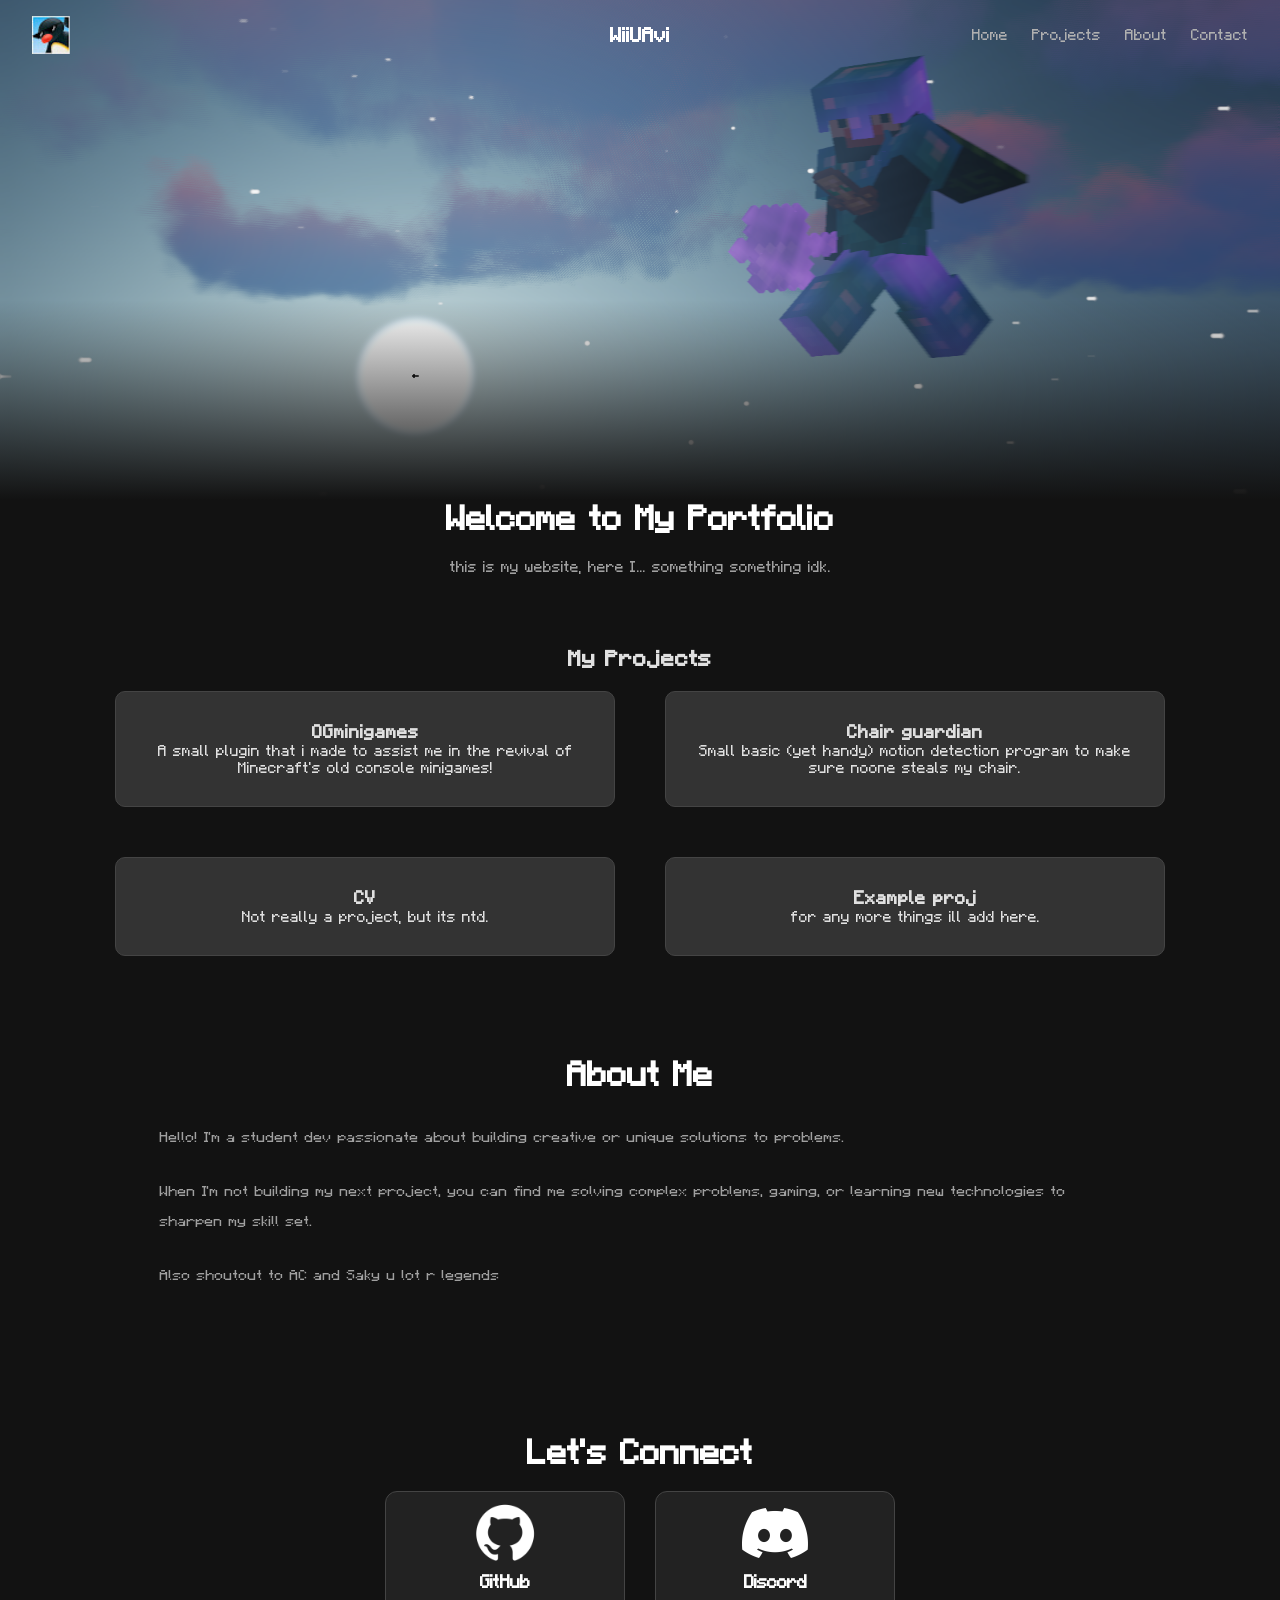
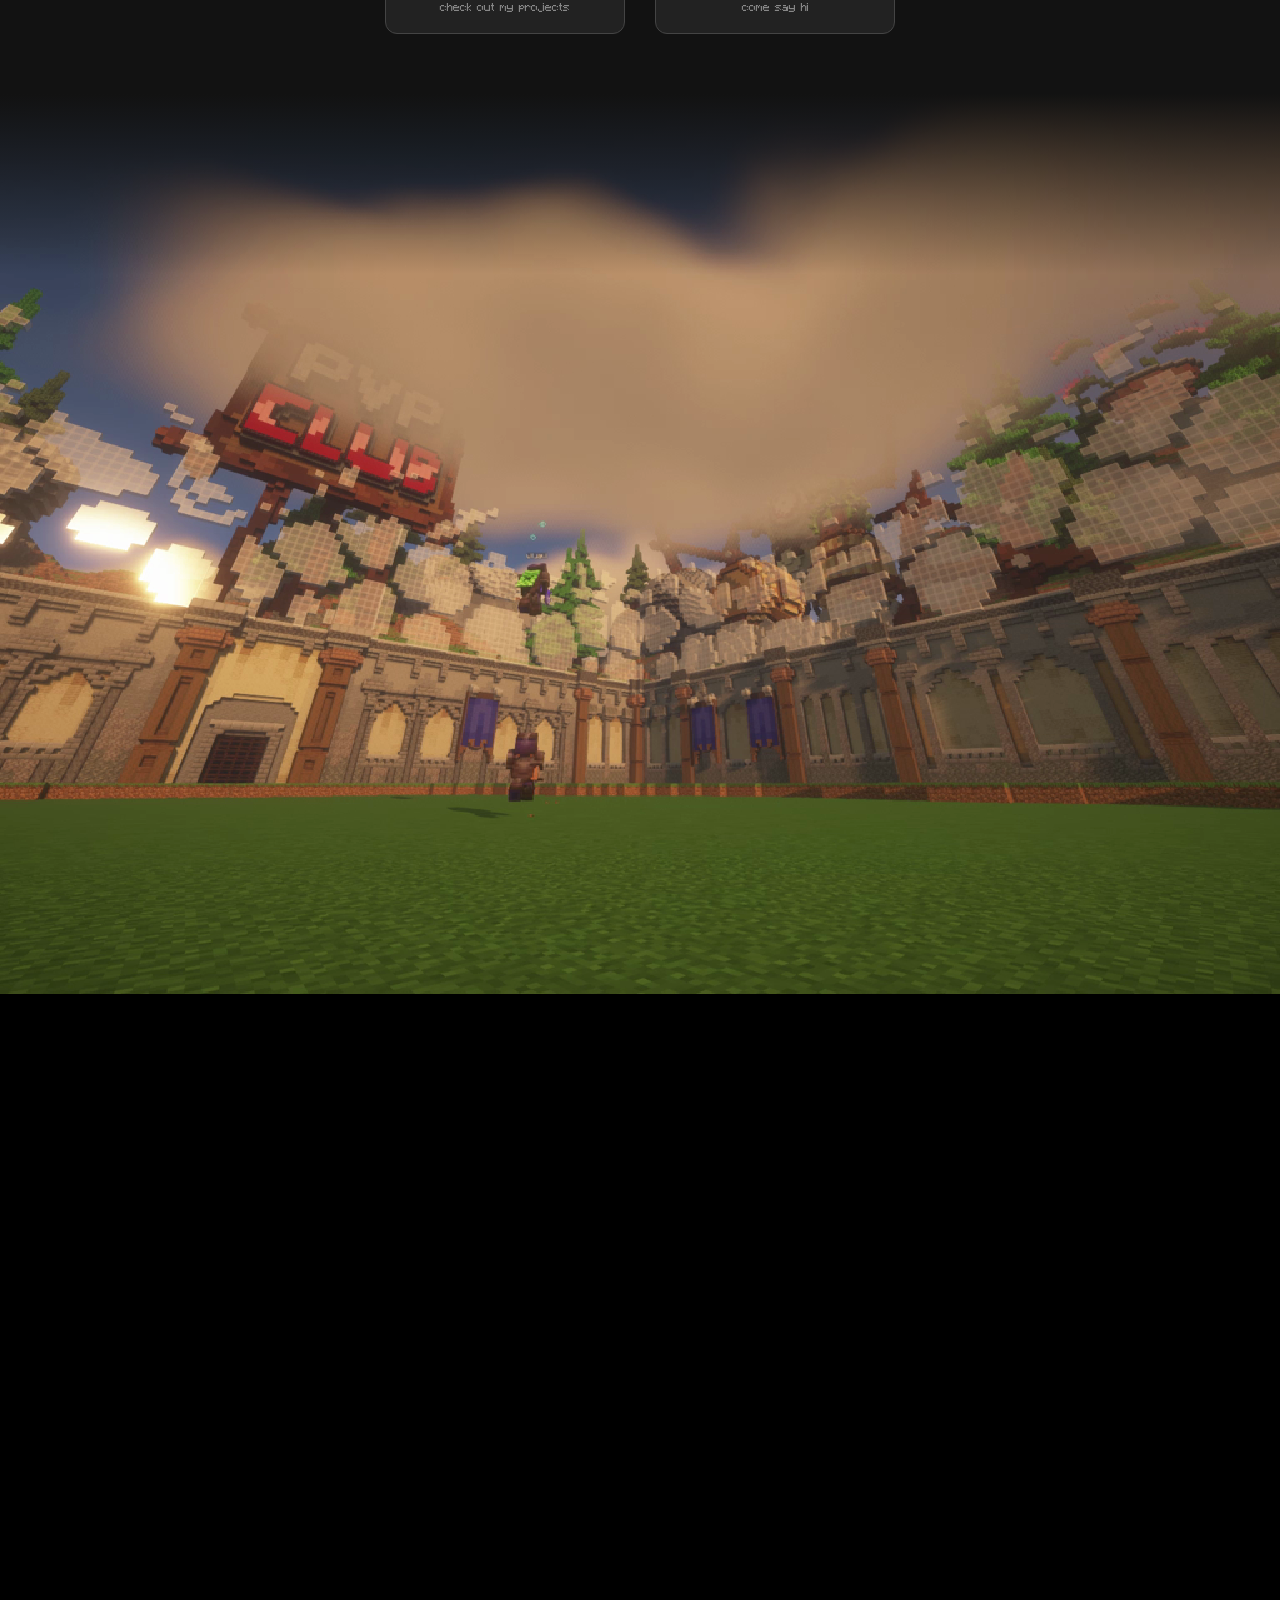
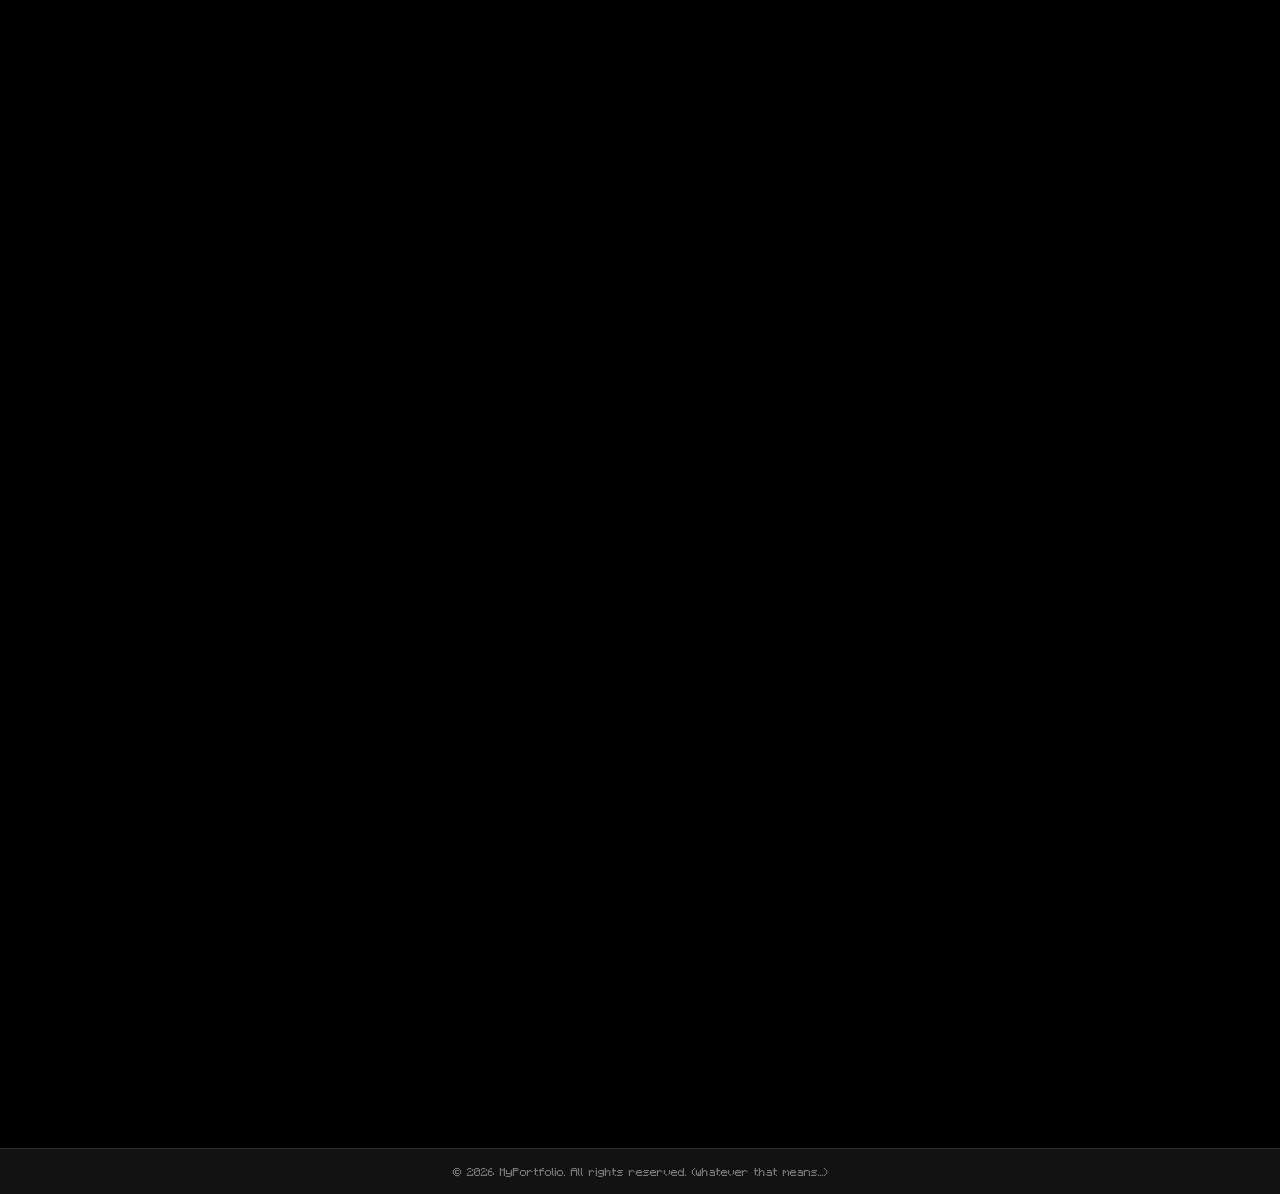
==== index.html @ 59596065 "insane additions, bottom scrollshow with farewell text, updated footer position accordingly, got foo" ====
<!DOCTYPE html>
<html lang="en">
<head>
    <meta charset="UTF-8">
    <meta name="viewport" content="width=device-width, initial-scale=1.0">
    <title>WiiUAvi</title>
    <link rel="stylesheet" href="style.css">
</head>
<body class="mcfontbody">

    <header class="navbar">
        <div class="icon">
            <img src="media/pingu.jpg" alt="name shown if image wasnt found">
        </div>
        <div class="logo">WiiUAvi</div>
        <nav>
            <ul class="nav-links">
                <li><a href="#home">Home</a></li>
                <li><a href="#projects">Projects</a></li>
                <li><a href="#about">About</a></li>
                <li><a href="#contact">Contact</a></li>
            </ul>
        </nav>
    </header>

    <main class="content">
        <div class="hero-image-container">
            <img src="media/heroimg1.png" alt="Portfolio Hero Image">
        </div>

        <section id="home" class="hero-section">
            <h1>Welcome to My Portfolio</h1>
            <p>this is my website, here I... something something idk.</p>
            <!-- <button id="action-btn">Click Me</button> -->
        </section>

        <section id="projects" class="projects-section">
            <h2>My Projects</h2>
            <div class="projects-container">
                <a href="#" class="project-card-link">
                    <div class="project-card" style="--hover-shadow: rgba(143, 62, 180, 0.651);">
                        <h3>OGminigames</h3>
                        <p>A small plugin that i made to assist me in the revival of Minecraft's old console minigames!</p>
                    </div>
                </a>

                <a href="https://github.com/Nishchay-Bhudia/Intelligent-Office-Surveillance-System" class="project-card-link">
                    <div class="project-card">
                        <h3>Chair guardian</h3>
                        <p>Small basic (yet handy) motion detection program to make sure noone steals my chair.</p>
                    </div>
                </a>

                <a href="#" class="project-card-link">
                    <div class="project-card" style="--hover-shadow: rgba(139, 56, 56, 0.651);">
                        <h3>CV</h3>
                        <p>Not really a project, but its ntd.</p>
                    </div>
                </a>

                <a href="#" class="project-card-link">
                    <div class="project-card" style="--hover-shadow: rgba(139, 56, 56, 0.651);">
                        <h3>Example proj</h3>
                        <p>for any more things ill add here.</p>
                    </div>
                </a>

            </div>
        </section>

        <section id="about" class="about-section">
            <h2>About Me</h2>
            <div class="about-container">
                <div class="about-bio">
                    <p>Hello! I'm a student dev passionate about building creative or unique solutions to problems.</p>
                    <p>When I'm not building my next project, you can find me solving complex problems, gaming, or learning new technologies to sharpen my skill set.</p>
                    <p>Also shoutout to AC and Saky u lot r legends</p>
            </div>
        </section>

        <section id="contact" class="contact-section">
            <h2>Let's Connect</h2>
            <div class="contact-container">
                
                <a href="https://github.com/wiiuavi/" target="_blank" class="contact-card github-card">
                    <div class="contact-icon">
                        <span><img src="media/gitlogo.png" alt="GH" style="scale: 0.2;"></span>
                    </div>
                    <h3>GitHub</h3>
                    <p>check out my projects</p>
                </a>

                <a href="https://discord.gg/Erg933reK7" target="_blank" class="contact-card discord-card">
                    <div class="contact-icon">
                        <span><img src="media/Discord-Symbol.png" alt="DC" style="scale: 0.125;"></span>
                    </div>
                    <h3>Discord</h3>
                    <p>come say hi</p>
                </a>
                
            </div>
        </section>

        <div class="scroll-zone">
            <div class="sticky-container">
                <canvas id="animation-canvas"></canvas>
            </div>

            <footer class="footer">
                <p>&copy; 2026 MyPortfolio. All rights reserved. (whatever that means...)</p>
            </footer>
        </div>


    </main>

    

    <script src="script.js"></script>
</body>
</html>
---- style.css ----
/*fallback style*/
* {
    margin: 0;
    padding: 0;
    box-sizing: border-box;
}

:root {
    --bg-color: #121212;
}

html, body {
    scroll-behavior: smooth;
}


@font-face {
    font-family: "mcfont1";
    src: url("Minecraft.ttf") format("truetype");
    font-weight: normal;
    font-style: normal;
}

body {
    font-family: 'Segoe UI', Tahoma, Geneva, Verdana, sans-serif;
    font-size: large;
    background-color: var(--bg-color);
    color: #e0e0e0;
    display: flex;
    flex-direction: column;
    min-height: 100vh;
    margin: 0;

}

.mcfontbody {
    font-family: "mcfont1";
}

/*top bar*/
.navbar {
    position: fixed;
    top: 0;
    left: 0;
    width: 100%;
    z-index: 1000;
    /* start transparent; JS will toggle the .scrolled class */
    background-color: rgba(26,26,26,0);
    display: flex;
    justify-content: space-between;
    align-items: center;
    padding: 0 2rem;
    height: 70px; /* fixed navbar height so icons can size to it */
    border-bottom: 1px solid rgba(45,45,45,0);
    transition: background-color 300ms ease, border-color 300ms ease, box-shadow 300ms ease;
    overflow: visible;
}

.navbar .logo {
    font-size: 1.5rem;
    font-weight: bold;
    color: #ffffff;
    position: absolute;
    left: 50%;
    transform: translateX(-50%);
}

.navbar .icon {
    display: flex;
    align-items: center;
}

.navbar .icon img {
    height: 100%;
    width: auto;
    display: block;
    object-fit: contain;
    /* slightly enlarge the icon without changing navbar height */
    transform-origin: left center;
    transform: scale(1.18);
    transition: transform 220ms ease;
}

.navbar.scrolled {
    background-color: rgba(26,26,26,1);
    border-bottom-color: rgba(45,45,45,1);
    box-shadow: 0 2px 10px rgba(0,0,0,0.45);
}

.nav-links {
    list-style: none;
    display: flex;
    gap: 1.5rem;
}

.nav-links a {
    color: #b0b0b0;
    text-decoration: none;
    transition: color 0.3s, transform 0.3s ease;
    display: inline-block;
}

.nav-links a:hover {
    color: #ffffff;
    transform: scale(1.25);
}

/*main area*/
.content {
    flex: 1;
    display: flex;
    justify-content: center;
    align-items: center;
    padding: 0;
    margin-top: 0;
    flex-direction: column;
    width: 100%;
    box-sizing: border-box;
}

.hero-image-container {
    position: relative;
    width: 100%;
    height: 500px;
    overflow: hidden;
}

.hero-image-container img {
    width: 100%;
    height: 100%;
    object-fit: cover;
}

.hero-image-container::after {
    content: "";
    position: absolute;
    bottom: 0;
    left: 0;
    width: 100%;
    height: 40%;
    background: linear-gradient(to bottom, transparent, var(--bg-color));
    pointer-events: none;
}

.hero-section {
    text-align: center;
    max-width: 600px;
}

.hero-section h1 {
    font-size: 2.5rem;
    margin-bottom: 1rem;
    color: #ffffff;
}

.hero-section p {
    color: #a0a0a0;
    line-height: 1.6;
    margin-bottom: 1.5rem;
}

#projects {
    scroll-margin-top: 70px;
}

.projects-section {
    padding: 40px 20px;
    width: 100%;
    text-align: center;
}

.projects-container {
    display: flex;
    justify-content: center;
    gap: 50px;
    flex-wrap: wrap; 
    margin-top: 20px;
}

.project-card {
    background: #333333;
    padding: 30px;
    border-radius: 10px;
    width: 500px;
    border: 1px solid #444444;
    transition: transform 0.3s ease;
}
/* different shadows per proj box*/



/* hover */
.project-card:hover {
    transform: scale(1.05);
    box-shadow: 0 5px 15px var(--hover-shadow);
}


.project-card-link {
    display: block;
    color: inherit;
    text-decoration: none;   
}


#about {
    scroll-margin-top: 70px;
}

.about-section {
    padding: 60px 20px;
    width: 100%;
    max-width: 1000px; 
    margin: 0 auto;
    text-align: center;
}

.about-section h2 {
    font-size: 2.5rem;
    color: #ffffff;
    margin-bottom: 30px;
}

.about-container {
    display: flex;
    justify-content: space-between;
    align-items: flex-start;
    gap: 40px;
    text-align: left; 
    flex-wrap: wrap; 
}

.about-bio {
    flex: 1;
    min-width: 300px;
}

.about-bio p {
    color: #a0a0a0;
    line-height: 1.7;
    font-size: 1.1rem;
    margin-bottom: 1.5rem;
}

.about-skills {
    flex: 1;
    min-width: 300px;
    background: #1a1a1a;
    padding: 25px;
    border-radius: 10px;
    border: 1px solid #2d2d2d;
}

.about-skills h3 {
    color: #ffffff;
    font-size: 1.4rem;
    margin-bottom: 15px;
}

.skills-list {
    list-style: none;
    padding: 0;
    display: grid;
    grid-template-columns: repeat(auto-fill, minmax(130px, 1fr));
    gap: 12px;
}

.skills-list li {
    background: #333333;
    color: #e0e0e0;
    padding: 8px 12px;
    border-radius: 5px;
    font-size: 0.95rem;
    text-align: center;
    border: 1px solid #444444;
}

#contact {
    scroll-margin-top: 70px; 
}

.contact-section {
    padding: 60px 20px;
    width: 100%;
    text-align: center;
}

.contact-section h2 {
    font-size: 2.5rem;
    color: #ffffff;
    margin-bottom: 20px;
}

.contact-container {
    display: flex;
    justify-content: center;
    gap: 30px;
    flex-wrap: wrap;
    margin-top: 20px;
}


.contact-card {
    background: #222222;
    border: 1px solid #444444;
    border-radius: 12px;
    padding: 20px 25px;
    width: 240px; 
    text-decoration: none;
    color: #e0e0e0;
    display: flex;
    flex-direction: column;
    align-items: center;
    gap: 10px;
    
    transition: transform 0.4s cubic-bezier(0.175, 0.885, 0.32, 1.275), 
                box-shadow 0.3s ease, 
                border-color 0.3s ease;
}

.contact-card h3 {
    color: #ffffff;
    margin: 5px 0 0 0;
    font-size: 1.3rem;
}

.contact-card p {
    color: #888888;
    font-size: 0.85rem;
    margin: 0;
}

.contact-icon {
    font-size: 1.1rem;
    font-weight: bold;
    color: #ffffff;
    width: 45px;
    height: 45px;
    display: flex;
    align-items: center;
    justify-content: center;
    border-radius: 50%;
    transition: transform 0.5s ease;
    object-fit: contain;
}

/* --- ANIMATION on HOVER-- */


.contact-card:hover {
    transform: translateY(-8px) scale(1.02);
}

.contact-card:hover .contact-icon {
    transform: rotate(360deg); 
}


.github-card:hover {
    border-color: #ffffff;
    box-shadow: 0 10px 25px rgba(255, 255, 255, 0.15);
}

.discord-card:hover {
    border-color: #5865F2; /* Official Discord Blurple */
    box-shadow: 0 10px 25px rgba(88, 101, 242, 0.35);
}


#action-btn {
    background-color: #333333;
    color: #ffffff;
    border: 1px solid #444444;
    padding: 0.75rem 1.5rem;
    font-size: 1rem;
    cursor: pointer;
    border-radius: 4px;
    transition: background 0.3s;
}

#action-btn:hover {
    background-color: #444444;
}

.scroll-zone {
  height: 300vh; 
  background: #000;
  position: relative;
}

.sticky-container {
  position: sticky;
  top: 0;
  height: 100vh;
  width: 100vw; /* Forces the container to be full viewport width */
  overflow: hidden;
}

/* fade */
.sticky-container::before {
    content: "";
    position: absolute;
    top: 0;
    left: 0;
    width: 100%;
    height: 20%; 
    
    
    background: linear-gradient(to bottom, var(--bg-color), transparent);
    
    z-index: 5; 
    pointer-events: none; 
}

#animation-canvas {
  width: 100vw;   
  height: 100vh;  
  
  
  object-fit: cover; 
  
  
  image-rendering: pixelated;
  image-rendering: crisp-edges; 
}



/*bottom bar*/
.footer {
    background-color: var(--bg-color);
    text-align: center;
    padding: 1rem;
    font-size: 0.9rem;
    color: #777777;
    border-top: 1px solid #2d2d2d;
    position: absolute;
    bottom: 0;
    left: 0;
    width: 100%;
    z-index: 10;
    box-sizing: border-box; 
}
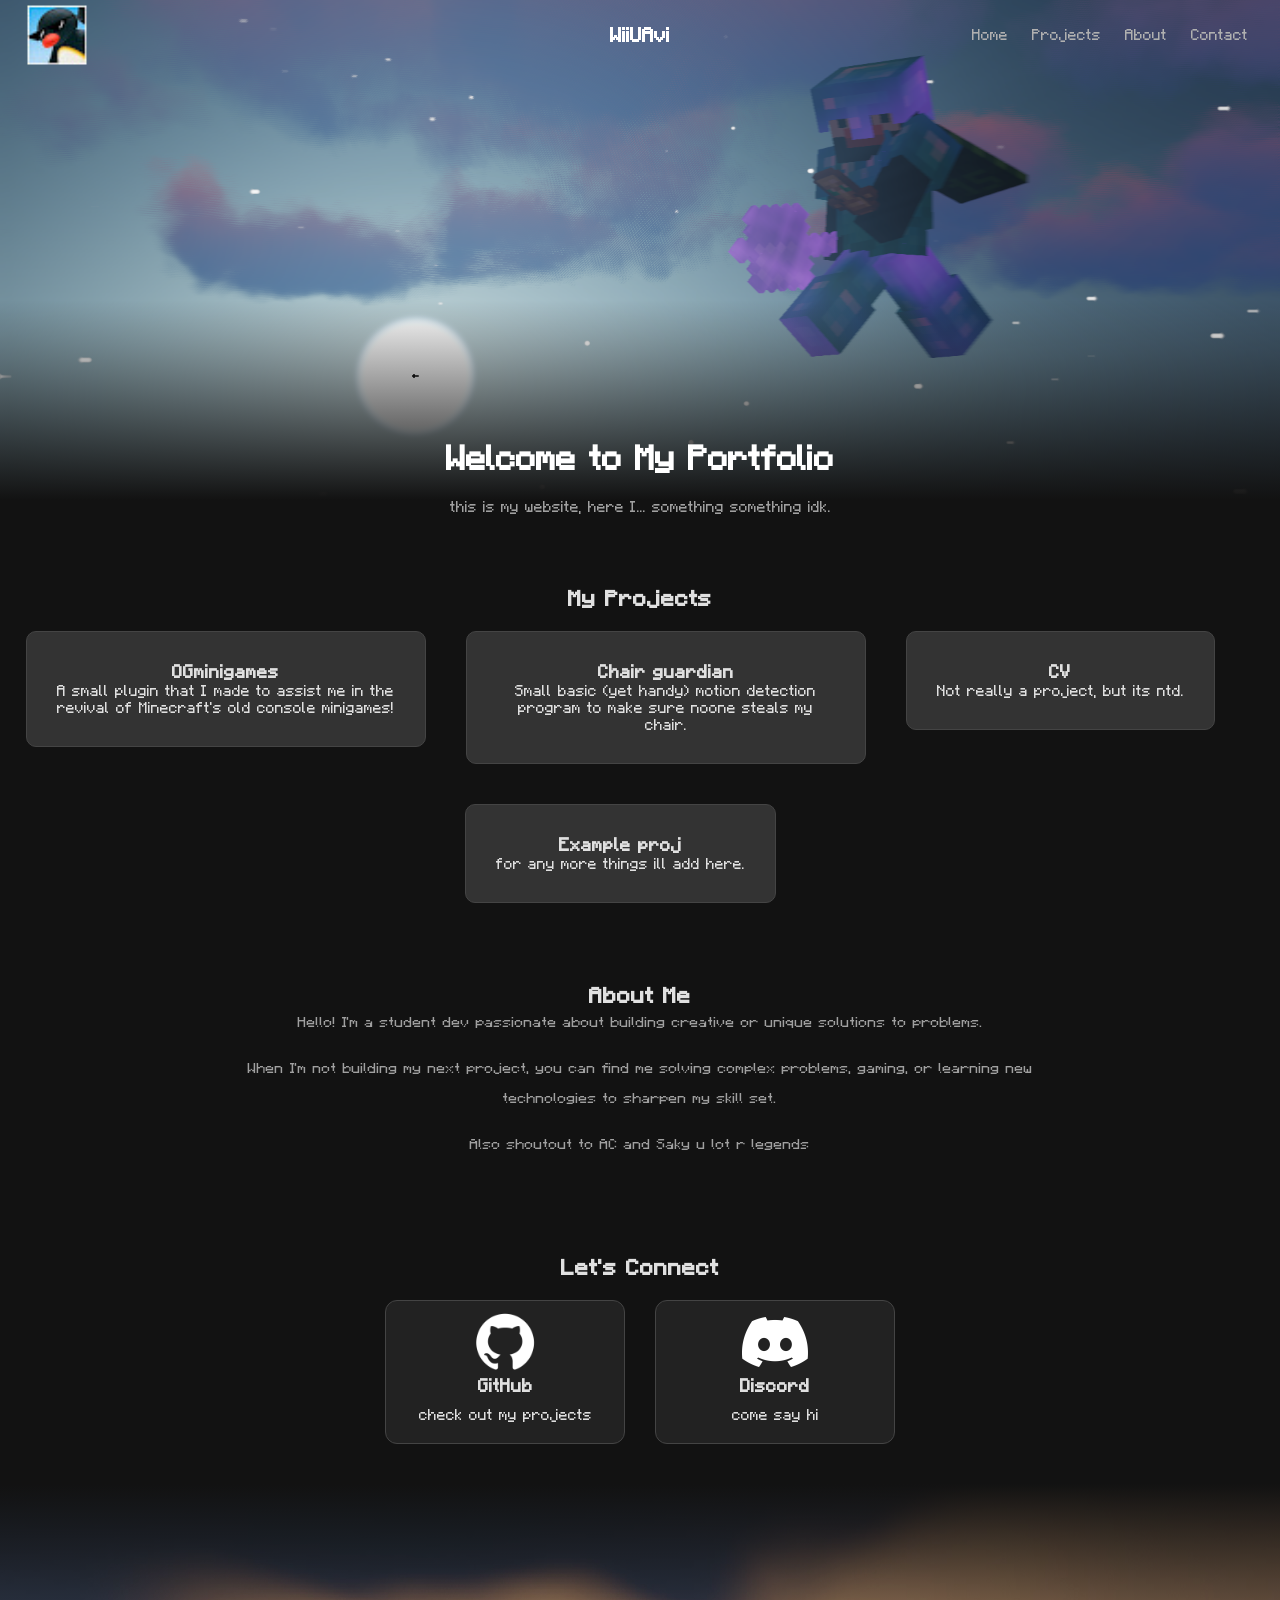
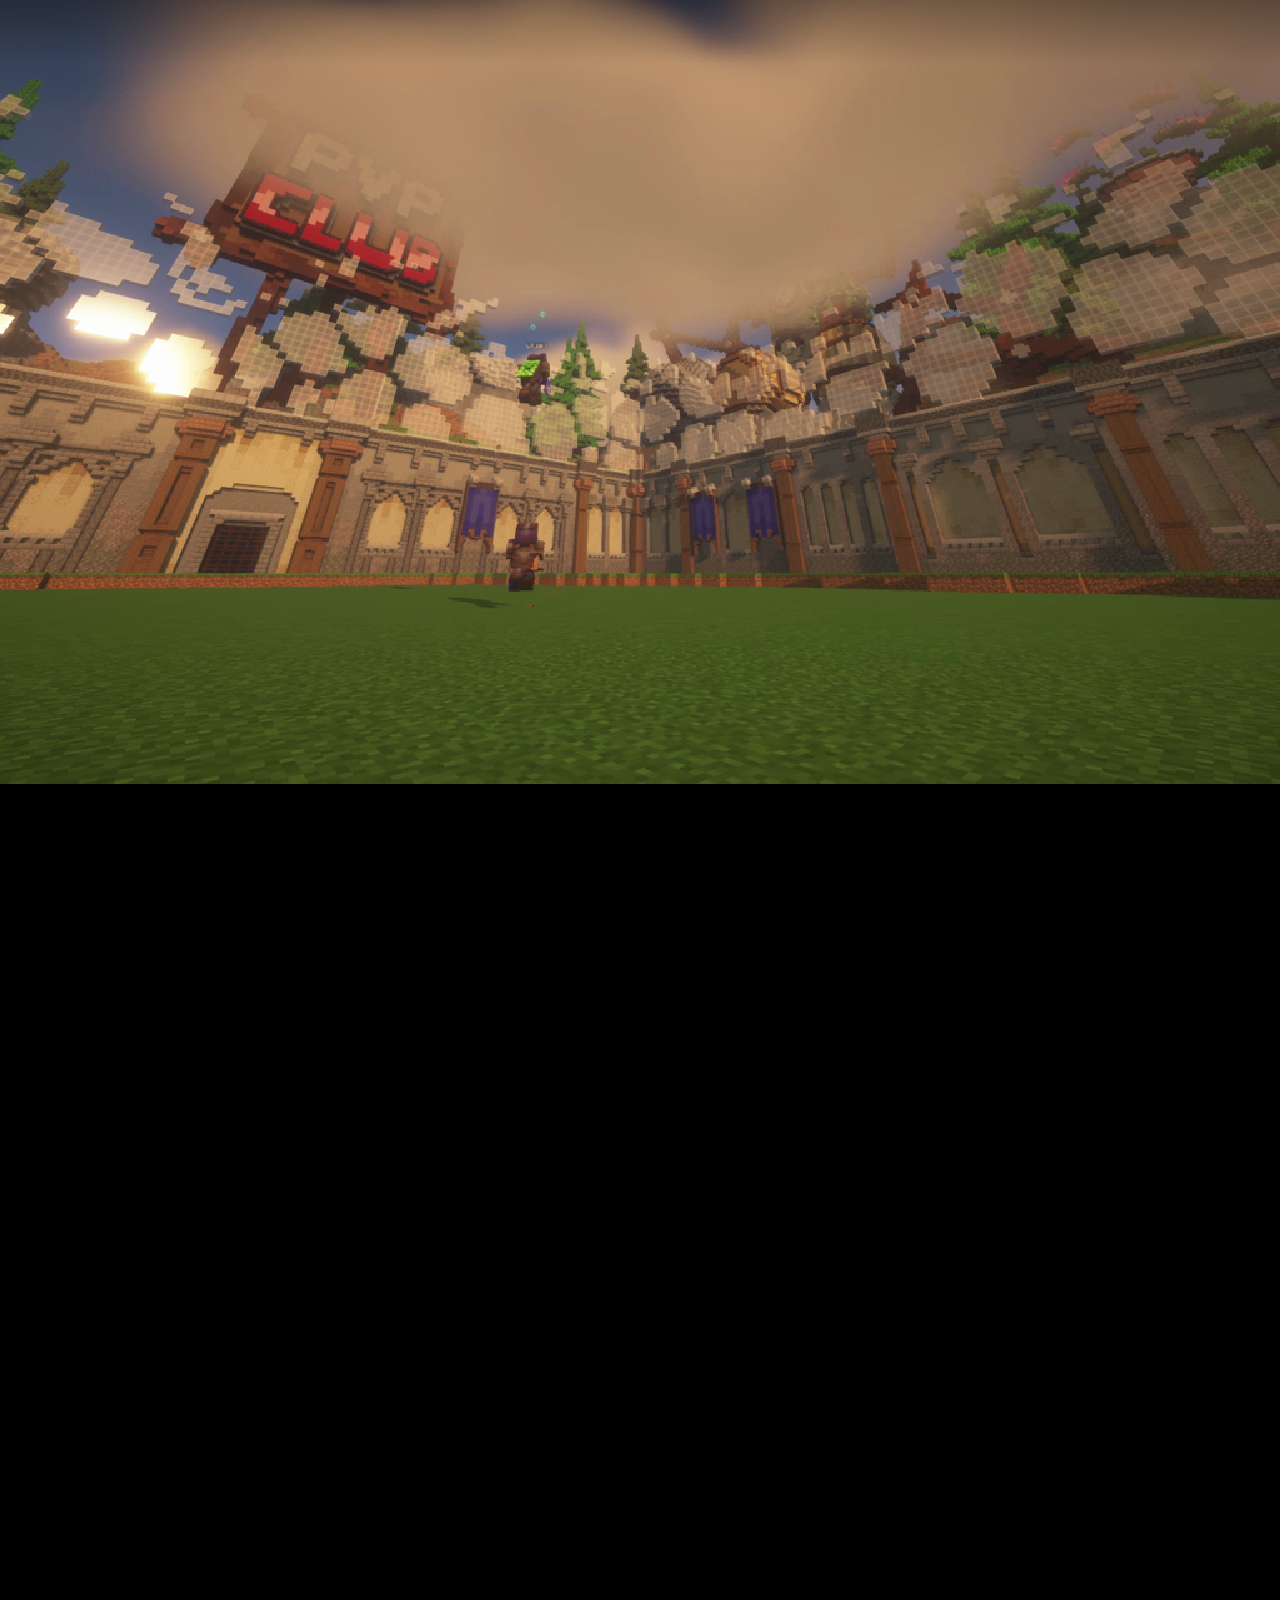
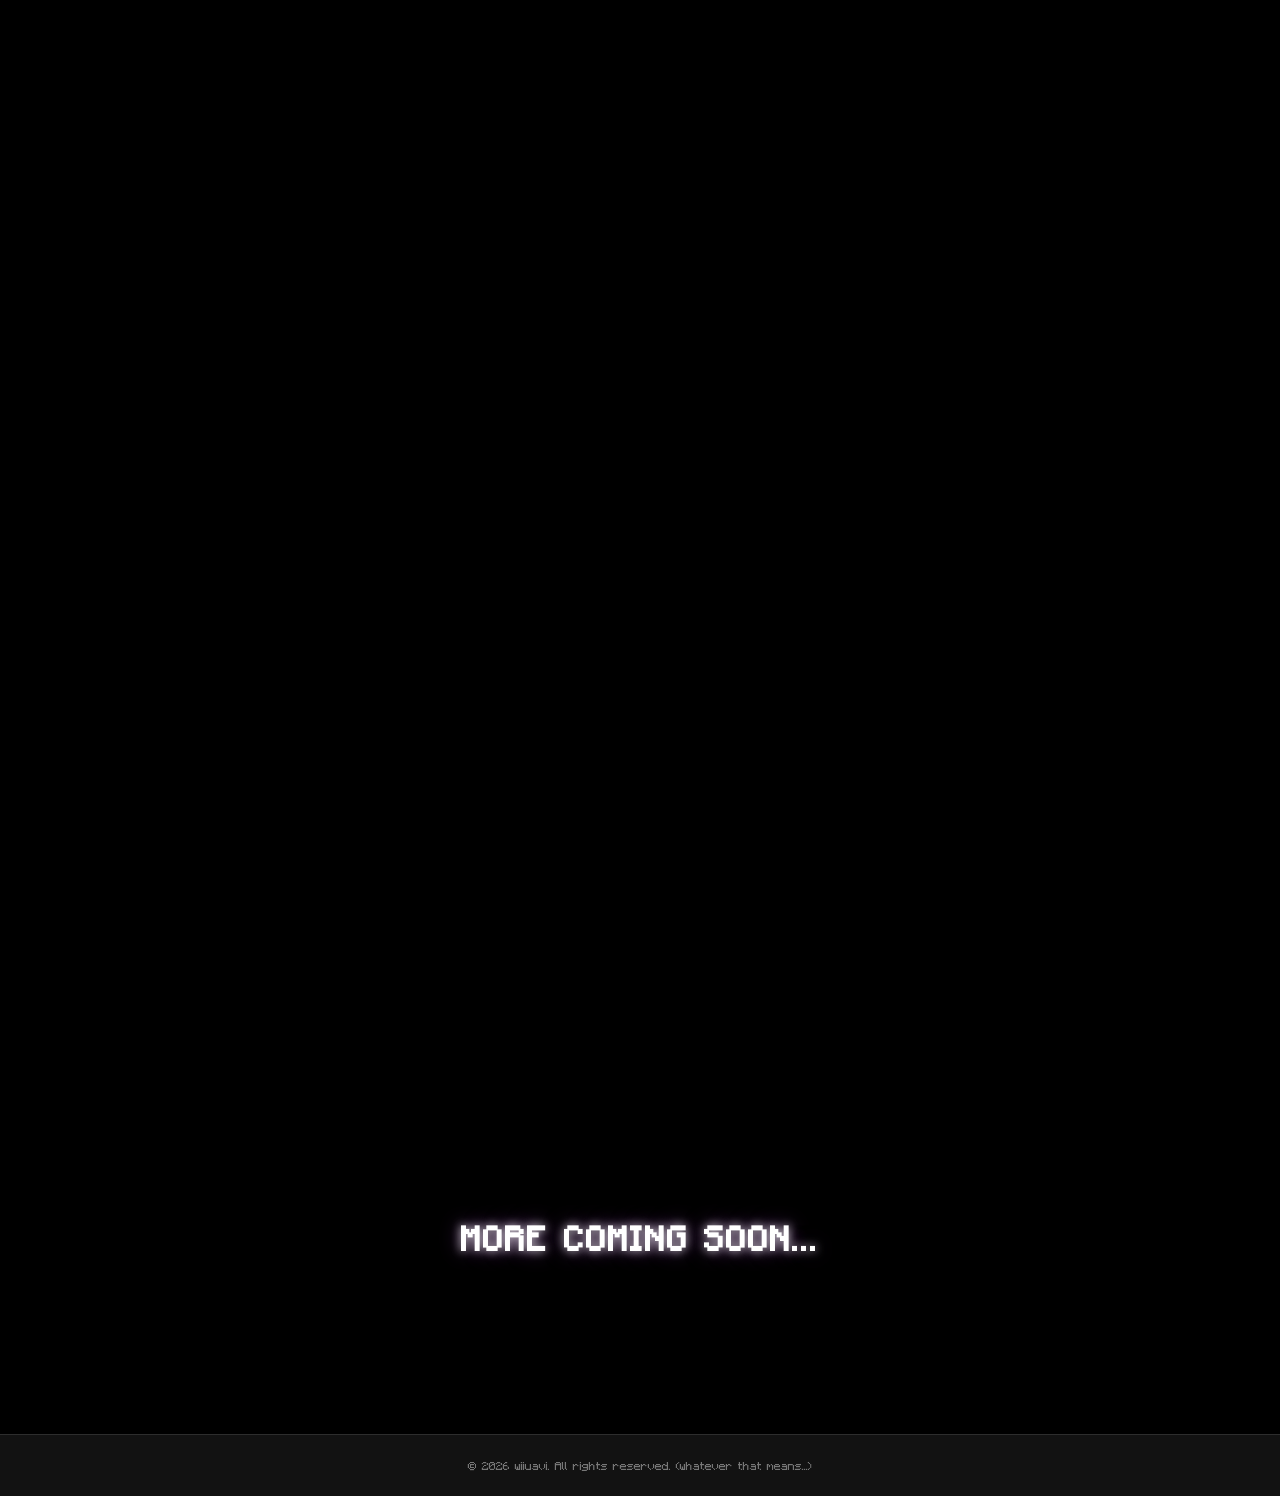
==== commit 9b82fead: "redid a lot of backend,fixed bugs, made mobile func..." ====
--- a/index.html
+++ b/index.html
@@ -10,11 +10,18 @@
 
     <header class="navbar">
         <div class="icon">
-            <img src="media/pingu.jpg" alt="name shown if image wasnt found">
+            <img src="media/pingu.jpg" alt="Logo">
         </div>
         <div class="logo">WiiUAvi</div>
+        
+        <div class="hamburger" id="hamburger">
+            <span></span>
+            <span></span>
+            <span></span>
+        </div>
+
         <nav>
-            <ul class="nav-links">
+            <ul class="nav-links" id="nav-links">
                 <li><a href="#home">Home</a></li>
                 <li><a href="#projects">Projects</a></li>
                 <li><a href="#about">About</a></li>
@@ -24,47 +31,18 @@
     </header>
 
     <main class="content">
-        <div class="hero-image-container">
-            <img src="media/heroimg1.png" alt="Portfolio Hero Image">
-        </div>
+        
+        <div class="hero-image-container" id="hero-slideshow">
+            </div>
 
         <section id="home" class="hero-section">
             <h1>Welcome to My Portfolio</h1>
             <p>this is my website, here I... something something idk.</p>
-            <!-- <button id="action-btn">Click Me</button> -->
         </section>
 
         <section id="projects" class="projects-section">
             <h2>My Projects</h2>
-            <div class="projects-container">
-                <a href="#" class="project-card-link">
-                    <div class="project-card" style="--hover-shadow: rgba(143, 62, 180, 0.651);">
-                        <h3>OGminigames</h3>
-                        <p>A small plugin that i made to assist me in the revival of Minecraft's old console minigames!</p>
-                    </div>
-                </a>
-
-                <a href="https://github.com/Nishchay-Bhudia/Intelligent-Office-Surveillance-System" class="project-card-link">
-                    <div class="project-card">
-                        <h3>Chair guardian</h3>
-                        <p>Small basic (yet handy) motion detection program to make sure noone steals my chair.</p>
-                    </div>
-                </a>
-
-                <a href="#" class="project-card-link">
-                    <div class="project-card" style="--hover-shadow: rgba(139, 56, 56, 0.651);">
-                        <h3>CV</h3>
-                        <p>Not really a project, but its ntd.</p>
-                    </div>
-                </a>
-
-                <a href="#" class="project-card-link">
-                    <div class="project-card" style="--hover-shadow: rgba(139, 56, 56, 0.651);">
-                        <h3>Example proj</h3>
-                        <p>for any more things ill add here.</p>
-                    </div>
-                </a>
-
+            <div class="projects-container" id="projects-container">
             </div>
         </section>
 
@@ -75,14 +53,14 @@
                     <p>Hello! I'm a student dev passionate about building creative or unique solutions to problems.</p>
                     <p>When I'm not building my next project, you can find me solving complex problems, gaming, or learning new technologies to sharpen my skill set.</p>
                     <p>Also shoutout to AC and Saky u lot r legends</p>
+                </div>
             </div>
         </section>
 
         <section id="contact" class="contact-section">
             <h2>Let's Connect</h2>
             <div class="contact-container">
-                
-                <a href="https://github.com/wiiuavi/" target="_blank" class="contact-card github-card">
+                <a href="https://github.com/wiiuavi/" target="_blank" class="contact-card github-card mobile-hover-target">
                     <div class="contact-icon">
                         <span><img src="media/gitlogo.png" alt="GH" style="scale: 0.2;"></span>
                     </div>
@@ -90,32 +68,32 @@
                     <p>check out my projects</p>
                 </a>
 
-                <a href="https://discord.gg/Erg933reK7" target="_blank" class="contact-card discord-card">
+                <a href="https://discord.gg/Erg933reK7" target="_blank" class="contact-card discord-card mobile-hover-target">
                     <div class="contact-icon">
                         <span><img src="media/Discord-Symbol.png" alt="DC" style="scale: 0.125;"></span>
                     </div>
                     <h3>Discord</h3>
                     <p>come say hi</p>
                 </a>
-                
             </div>
         </section>
 
-        <div class="scroll-zone">
+        <div class="scroll-zone" id="scroll-zone">
             <div class="sticky-container">
                 <canvas id="animation-canvas"></canvas>
             </div>
-
-            <footer class="footer">
-                <p>&copy; 2026 MyPortfolio. All rights reserved. (whatever that means...)</p>
-            </footer>
         </div>
 
+        <section id="coming-soon" class="coming-soon-section">
+            <h2 class="glow-text">MORE COMING SOON...</h2>
+        </section>
 
     </main>
 
-    
+    <footer class="footer">
+        <p>&copy; 2026 wiiuavi. All rights reserved. (whatever that means...)</p>
+    </footer>
 
     <script src="script.js"></script>
 </body>
-</html>
+</html>
--- a/style.css
+++ b/style.css
@@ -1,4 +1,4 @@
-/*fallback style*/
+/* fallback style */
 * {
     margin: 0;
     padding: 0;
@@ -11,8 +11,8 @@
 
 html, body {
     scroll-behavior: smooth;
-}
-
+    overflow-x: hidden; 
+}
 
 @font-face {
     font-family: "mcfont1";
@@ -30,30 +30,27 @@
     flex-direction: column;
     min-height: 100vh;
     margin: 0;
-
 }
 
 .mcfontbody {
     font-family: "mcfont1";
 }
 
-/*top bar*/
+/* top bar */
 .navbar {
     position: fixed;
     top: 0;
     left: 0;
     width: 100%;
     z-index: 1000;
-    /* start transparent; JS will toggle the .scrolled class */
     background-color: rgba(26,26,26,0);
     display: flex;
     justify-content: space-between;
     align-items: center;
     padding: 0 2rem;
-    height: 70px; /* fixed navbar height so icons can size to it */
+    height: 70px;
     border-bottom: 1px solid rgba(45,45,45,0);
     transition: background-color 300ms ease, border-color 300ms ease, box-shadow 300ms ease;
-    overflow: visible;
 }
 
 .navbar .logo {
@@ -68,15 +65,13 @@
 .navbar .icon {
     display: flex;
     align-items: center;
+    height: 100%;
 }
 
 .navbar .icon img {
-    height: 100%;
+    height: 50px;
     width: auto;
-    display: block;
     object-fit: contain;
-    /* slightly enlarge the icon without changing navbar height */
-    transform-origin: left center;
     transform: scale(1.18);
     transition: transform 220ms ease;
 }
@@ -91,6 +86,7 @@
     list-style: none;
     display: flex;
     gap: 1.5rem;
+    transition: 0.3s ease;
 }
 
 .nav-links a {
@@ -105,17 +101,52 @@
     transform: scale(1.25);
 }
 
-/*main area*/
+.hamburger {
+    display: none;
+    flex-direction: column;
+    cursor: pointer;
+    gap: 5px;
+    z-index: 1001;
+}
+
+.hamburger span {
+    width: 25px;
+    height: 3px;
+    background-color: white;
+    transition: 0.3s;
+}
+
+/* Responsive Navbar Logic */
+@media (max-width: 768px) {
+    .hamburger {
+        display: flex;
+    }
+    .nav-links {
+        position: fixed;
+        right: -100%;
+        top: 70px;
+        flex-direction: column;
+        background-color: rgba(26,26,26,0.95);
+        width: 100%;
+        text-align: center;
+        padding: 2rem 0;
+        box-shadow: 0 10px 10px rgba(0,0,0,0.3);
+    }
+    .nav-links.active {
+        right: 0;
+    }
+    .nav-links li {
+        margin: 1.5rem 0;
+    }
+}
+
+/* main area */
 .content {
     flex: 1;
     display: flex;
-    justify-content: center;
-    align-items: center;
-    padding: 0;
-    margin-top: 0;
-    flex-direction: column;
-    width: 100%;
-    box-sizing: border-box;
+    flex-direction: column;
+    align-items: center;
+    width: 100%;
 }
 
 .hero-image-container {
@@ -123,12 +154,23 @@
     width: 100%;
     height: 500px;
     overflow: hidden;
-}
-
+    background: #000;
+}
+
+/* Slideshow Image Styling */
 .hero-image-container img {
+    position: absolute;
+    top: 0;
+    left: 0;
     width: 100%;
     height: 100%;
     object-fit: cover;
+    opacity: 0;
+    transition: opacity 1.5s ease-in-out;
+}
+
+.hero-image-container img.active {
+    opacity: 1;
 }
 
 .hero-image-container::after {
@@ -145,6 +187,9 @@
 .hero-section {
     text-align: center;
     max-width: 600px;
+    margin-top: -60px;
+    z-index: 2;
+    position: relative;
 }
 
 .hero-section h1 {
@@ -159,11 +204,11 @@
     margin-bottom: 1.5rem;
 }
 
-#projects {
-    scroll-margin-top: 70px;
-}
-
-.projects-section {
+#projects, #about, #contact {
+    scroll-margin-top: 90px;
+}
+
+.projects-section, .about-section, .contact-section {
     padding: 40px 20px;
     width: 100%;
     text-align: center;
@@ -172,123 +217,48 @@
 .projects-container {
     display: flex;
     justify-content: center;
-    gap: 50px;
+    gap: 40px;
     flex-wrap: wrap; 
     margin-top: 20px;
+    max-width: 1200px;
+}
+
+.project-card-link {
+    display: block;
+    text-decoration: none;   
+    color: inherit;
 }
 
 .project-card {
     background: #333333;
     padding: 30px;
     border-radius: 10px;
-    width: 500px;
+    width: 100%;
+    max-width: 400px;
     border: 1px solid #444444;
-    transition: transform 0.3s ease;
-}
-/* different shadows per proj box*/
-
-
-
-/* hover */
-.project-card:hover {
+    transition: transform 0.3s ease, box-shadow 0.3s ease;
+}
+
+
+.project-card:hover, .project-card.hover-active {
     transform: scale(1.05);
-    box-shadow: 0 5px 15px var(--hover-shadow);
-}
-
-
-.project-card-link {
-    display: block;
-    color: inherit;
-    text-decoration: none;   
-}
-
-
-#about {
-    scroll-margin-top: 70px;
-}
-
-.about-section {
-    padding: 60px 20px;
-    width: 100%;
-    max-width: 1000px; 
+    box-shadow: 0 5px 20px var(--hover-shadow);
+}
+
+.about-container {
+    display: flex;
+    justify-content: center;
+    align-items: center;
+    flex-direction: column;
+    max-width: 800px;
     margin: 0 auto;
-    text-align: center;
-}
-
-.about-section h2 {
-    font-size: 2.5rem;
-    color: #ffffff;
-    margin-bottom: 30px;
-}
-
-.about-container {
-    display: flex;
-    justify-content: space-between;
-    align-items: flex-start;
-    gap: 40px;
-    text-align: left; 
-    flex-wrap: wrap; 
-}
-
-.about-bio {
-    flex: 1;
-    min-width: 300px;
 }
 
 .about-bio p {
     color: #a0a0a0;
     line-height: 1.7;
     font-size: 1.1rem;
-    margin-bottom: 1.5rem;
-}
-
-.about-skills {
-    flex: 1;
-    min-width: 300px;
-    background: #1a1a1a;
-    padding: 25px;
-    border-radius: 10px;
-    border: 1px solid #2d2d2d;
-}
-
-.about-skills h3 {
-    color: #ffffff;
-    font-size: 1.4rem;
-    margin-bottom: 15px;
-}
-
-.skills-list {
-    list-style: none;
-    padding: 0;
-    display: grid;
-    grid-template-columns: repeat(auto-fill, minmax(130px, 1fr));
-    gap: 12px;
-}
-
-.skills-list li {
-    background: #333333;
-    color: #e0e0e0;
-    padding: 8px 12px;
-    border-radius: 5px;
-    font-size: 0.95rem;
-    text-align: center;
-    border: 1px solid #444444;
-}
-
-#contact {
-    scroll-margin-top: 70px; 
-}
-
-.contact-section {
-    padding: 60px 20px;
-    width: 100%;
-    text-align: center;
-}
-
-.contact-section h2 {
-    font-size: 2.5rem;
-    color: #ffffff;
-    margin-bottom: 20px;
+    margin-bottom: 1rem;
 }
 
 .contact-container {
@@ -298,7 +268,6 @@
     flex-wrap: wrap;
     margin-top: 20px;
 }
-
 
 .contact-card {
     background: #222222;
@@ -318,18 +287,6 @@
                 border-color 0.3s ease;
 }
 
-.contact-card h3 {
-    color: #ffffff;
-    margin: 5px 0 0 0;
-    font-size: 1.3rem;
-}
-
-.contact-card p {
-    color: #888888;
-    font-size: 0.85rem;
-    margin: 0;
-}
-
 .contact-icon {
     font-size: 1.1rem;
     font-weight: bold;
@@ -341,62 +298,41 @@
     justify-content: center;
     border-radius: 50%;
     transition: transform 0.5s ease;
-    object-fit: contain;
-}
-
-/* --- ANIMATION on HOVER-- */
-
-
-.contact-card:hover {
+}
+
+.contact-card:hover, .contact-card.hover-active {
     transform: translateY(-8px) scale(1.02);
 }
 
-.contact-card:hover .contact-icon {
+.contact-card:hover .contact-icon, .contact-card.hover-active .contact-icon {
     transform: rotate(360deg); 
 }
 
-
-.github-card:hover {
+.github-card:hover, .github-card.hover-active {
     border-color: #ffffff;
     box-shadow: 0 10px 25px rgba(255, 255, 255, 0.15);
 }
 
-.discord-card:hover {
-    border-color: #5865F2; /* Official Discord Blurple */
+.discord-card:hover, .discord-card.hover-active {
+    border-color: #5865F2; 
     box-shadow: 0 10px 25px rgba(88, 101, 242, 0.35);
 }
 
-
-#action-btn {
-    background-color: #333333;
-    color: #ffffff;
-    border: 1px solid #444444;
-    padding: 0.75rem 1.5rem;
-    font-size: 1rem;
-    cursor: pointer;
-    border-radius: 4px;
-    transition: background 0.3s;
-}
-
-#action-btn:hover {
-    background-color: #444444;
-}
-
 .scroll-zone {
-  height: 300vh; 
-  background: #000;
-  position: relative;
+    height: 300vh; 
+    background: #000;
+    position: relative;
+    width: 100%;
 }
 
 .sticky-container {
-  position: sticky;
-  top: 0;
-  height: 100vh;
-  width: 100vw; /* Forces the container to be full viewport width */
-  overflow: hidden;
-}
-
-/* fade */
+    position: sticky;
+    top: 0;
+    height: 100vh;
+    width: 100vw; 
+    overflow: hidden;
+}
+
 .sticky-container::before {
     content: "";
     position: absolute;
@@ -404,40 +340,56 @@
     left: 0;
     width: 100%;
     height: 20%; 
-    
-    
     background: linear-gradient(to bottom, var(--bg-color), transparent);
-    
     z-index: 5; 
     pointer-events: none; 
 }
 
 #animation-canvas {
-  width: 100vw;   
-  height: 100vh;  
-  
-  
-  object-fit: cover; 
-  
-  
-  image-rendering: pixelated;
-  image-rendering: crisp-edges; 
-}
-
-
-
-/*bottom bar*/
+    width: 100vw;   
+    height: 100vh;  
+    object-fit: cover; 
+    image-rendering: pixelated;
+    image-rendering: crisp-edges; 
+}
+
+.coming-soon-section {
+    width: 100%;
+    height: 50vh;
+    display: flex;
+    justify-content: center;
+    align-items: center;
+    background-color: #000;
+}
+
+.glow-text {
+    font-size: 2.5rem;
+    color: #333; 
+    text-transform: uppercase;
+    letter-spacing: 2px;
+    transition: all 1s ease;
+    opacity: 0;
+    transform: translateY(30px);
+}
+
+.glow-text.animate-in {
+    opacity: 1;
+    color: #fff;
+    text-shadow: 0 0 10px rgba(255, 255, 255, 0.8), 0 0 20px rgba(143, 62, 180, 0.6);
+    animation: bounceSubtle 2s infinite ease-in-out;
+}
+
+@keyframes bounceSubtle {
+    0%, 100% { transform: translateY(0); }
+    50% { transform: translateY(-10px); }
+}
+
 .footer {
     background-color: var(--bg-color);
     text-align: center;
-    padding: 1rem;
+    padding: 1.5rem;
     font-size: 0.9rem;
     color: #777777;
     border-top: 1px solid #2d2d2d;
-    position: absolute;
-    bottom: 0;
-    left: 0;
-    width: 100%;
-    z-index: 10;
-    box-sizing: border-box; 
-}
+    width: 100%;
+}
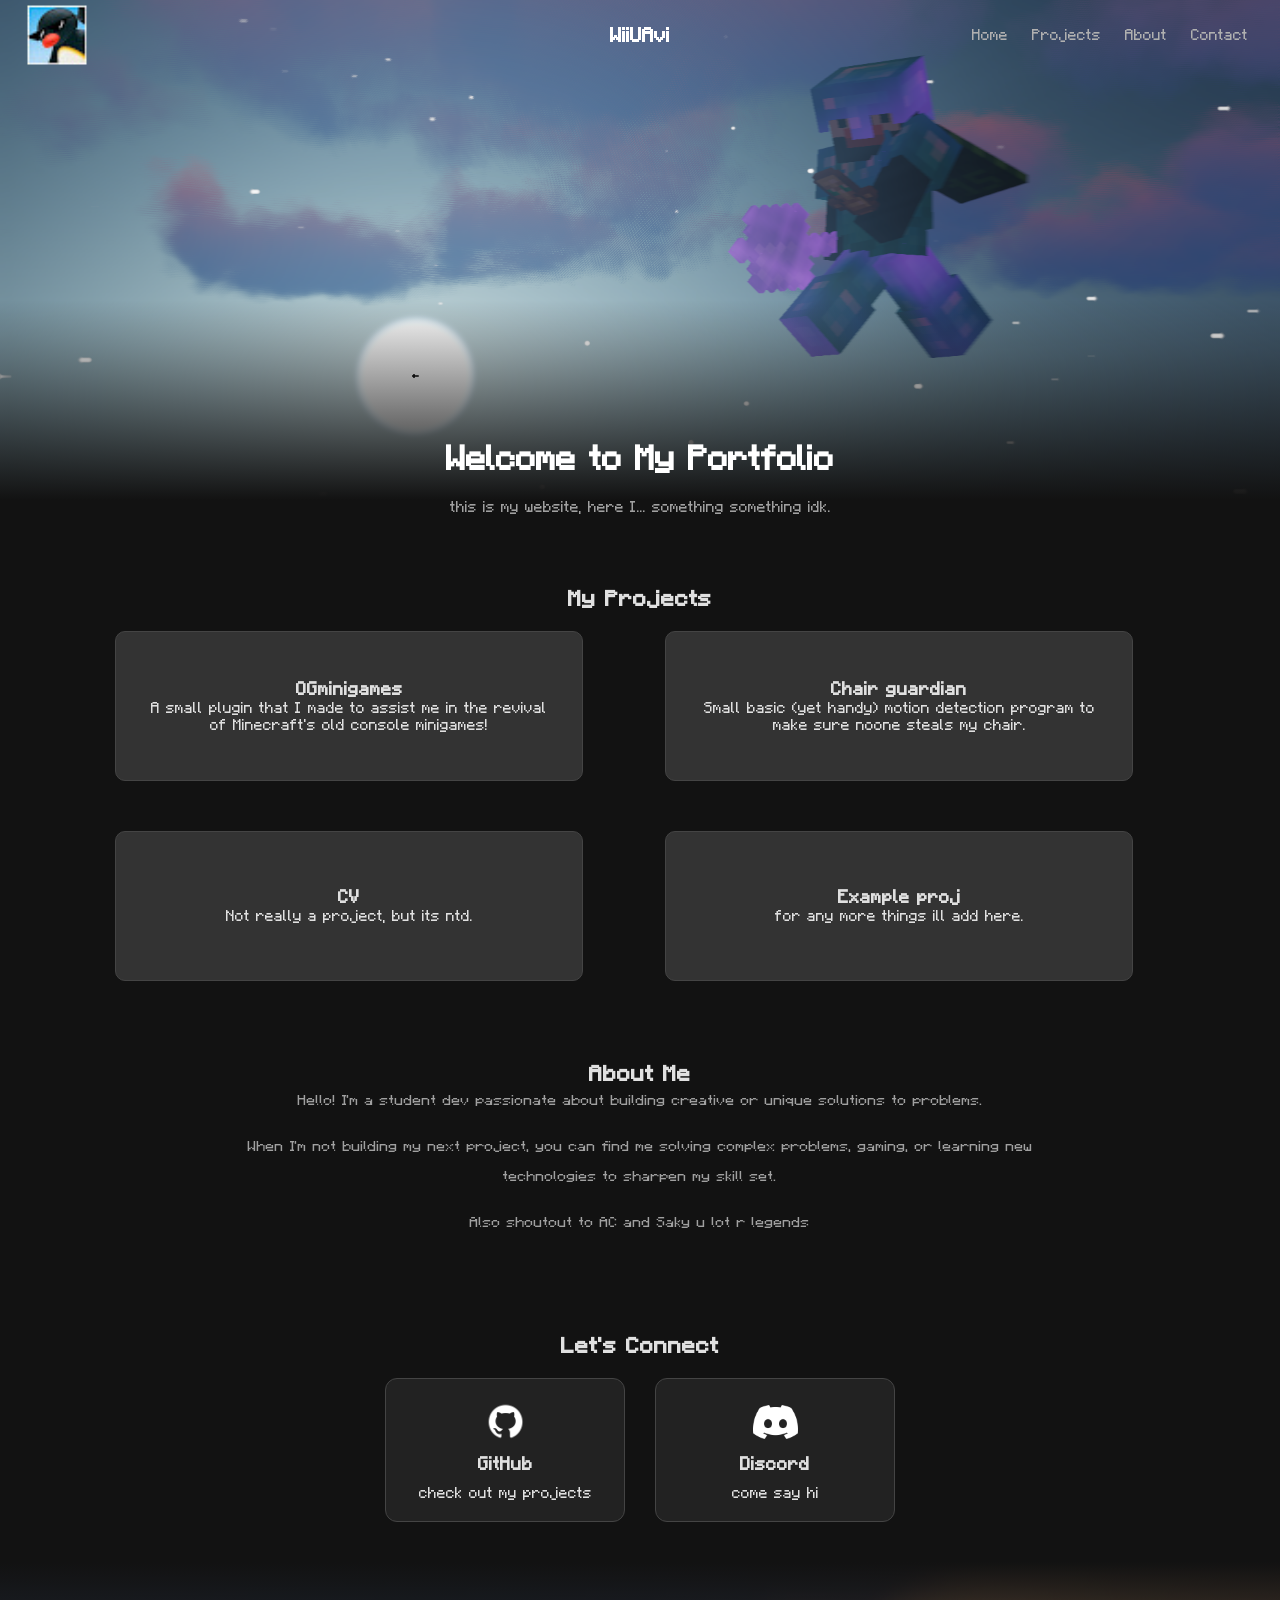
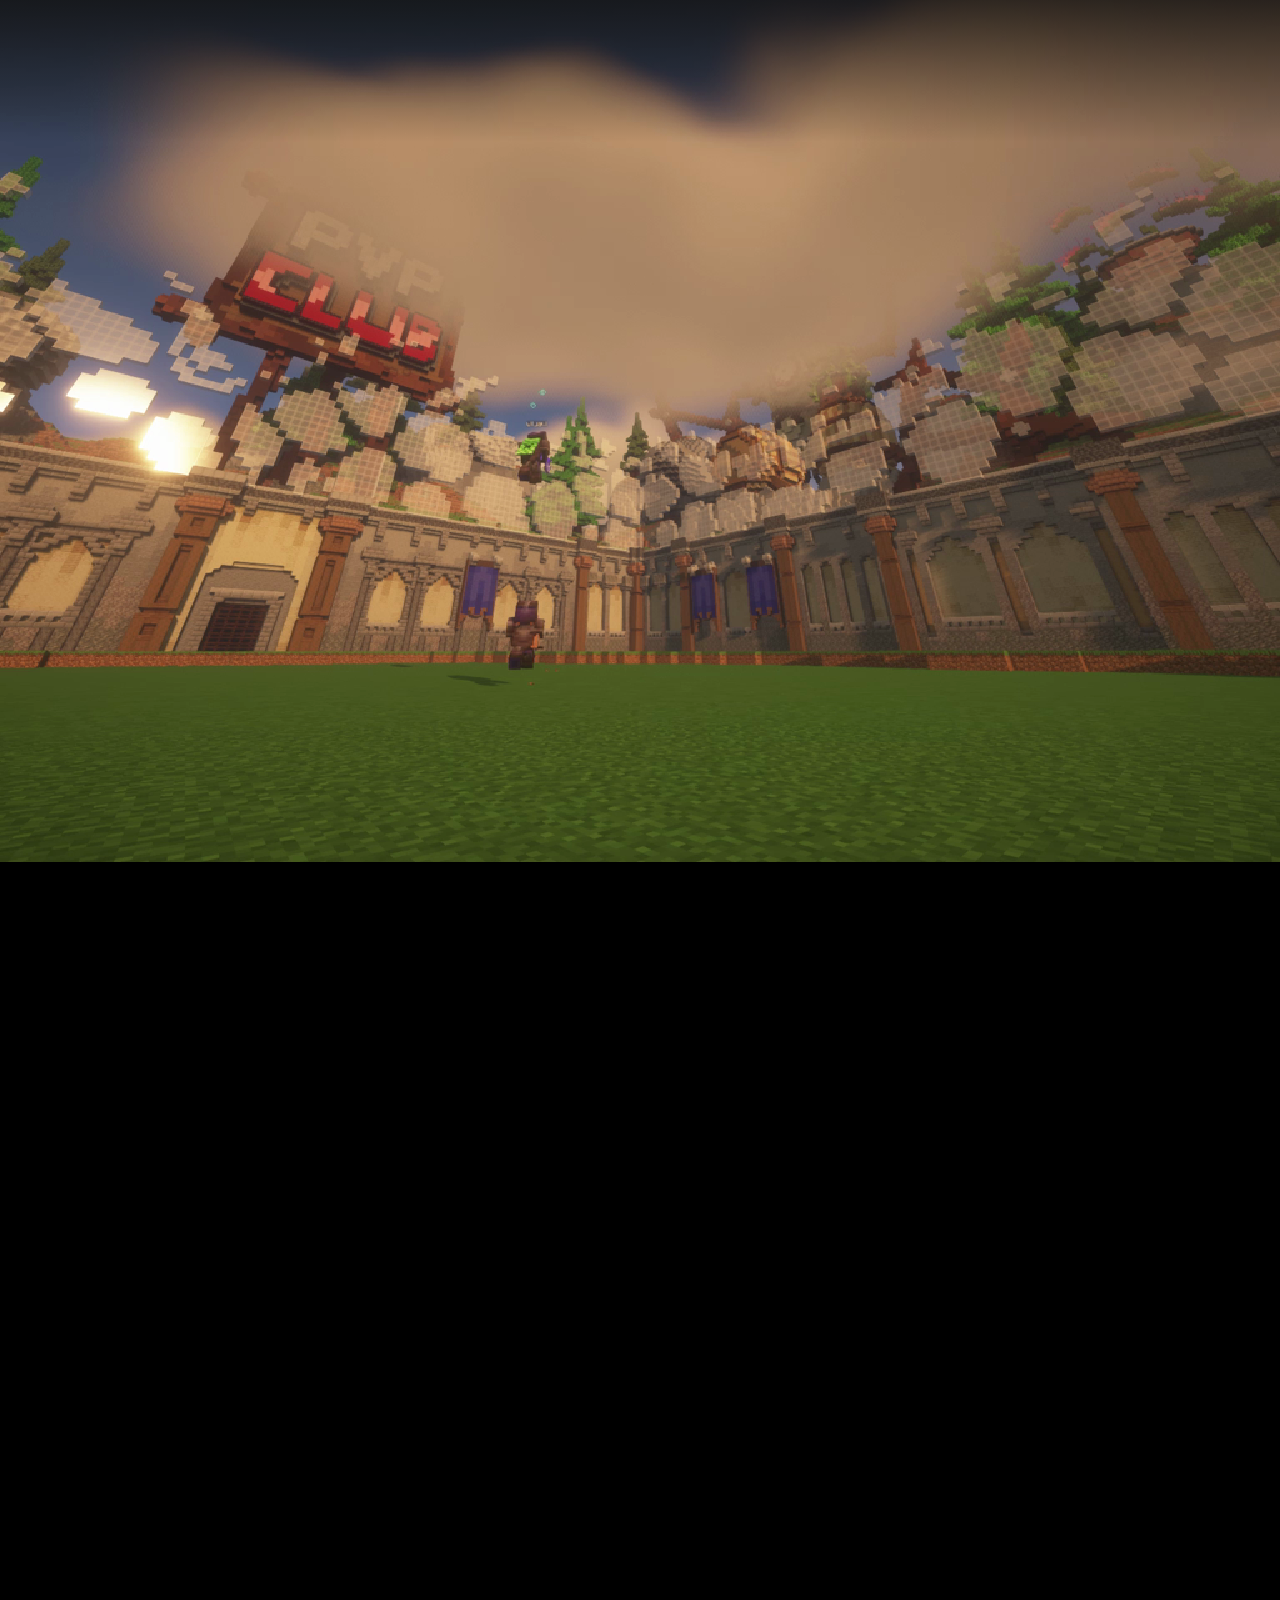
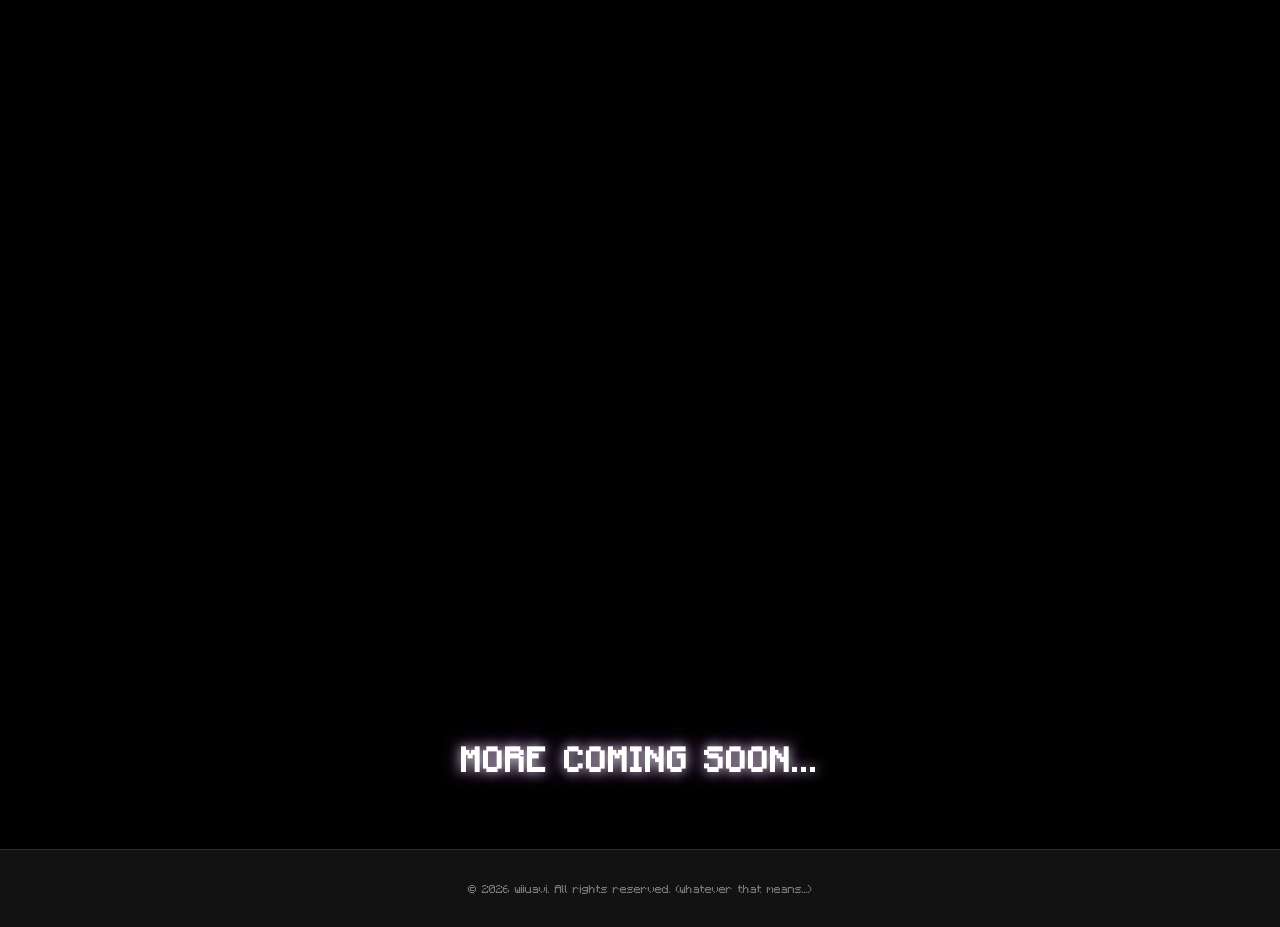
==== commit 74178914: "attempting to fix prior bugs" ====
--- a/index.html
+++ b/index.html
@@ -33,7 +33,7 @@
     <main class="content">
         
         <div class="hero-image-container" id="hero-slideshow">
-            </div>
+        </div>
 
         <section id="home" class="hero-section">
             <h1>Welcome to My Portfolio</h1>
@@ -62,7 +62,7 @@
             <div class="contact-container">
                 <a href="https://github.com/wiiuavi/" target="_blank" class="contact-card github-card mobile-hover-target">
                     <div class="contact-icon">
-                        <span><img src="media/gitlogo.png" alt="GH" style="scale: 0.2;"></span>
+                        <span><img src="media/gitlogo.png" alt="GH"></span>
                     </div>
                     <h3>GitHub</h3>
                     <p>check out my projects</p>
@@ -70,7 +70,7 @@
 
                 <a href="https://discord.gg/Erg933reK7" target="_blank" class="contact-card discord-card mobile-hover-target">
                     <div class="contact-icon">
-                        <span><img src="media/Discord-Symbol.png" alt="DC" style="scale: 0.125;"></span>
+                        <span><img src="media/Discord-Symbol.png" alt="DC"></span>
                     </div>
                     <h3>Discord</h3>
                     <p>come say hi</p>
@@ -88,11 +88,11 @@
             <h2 class="glow-text">MORE COMING SOON...</h2>
         </section>
 
+        <footer class="footer">
+            <p>&copy; 2026 wiiuavi. All rights reserved. (whatever that means...)</p>
+        </footer>
+
     </main>
-
-    <footer class="footer">
-        <p>&copy; 2026 wiiuavi. All rights reserved. (whatever that means...)</p>
-    </footer>
 
     <script src="script.js"></script>
 </body>
--- a/style.css
+++ b/style.css
@@ -1,4 +1,3 @@
-/* fallback style */
 * {
     margin: 0;
     padding: 0;
@@ -36,7 +35,6 @@
     font-family: "mcfont1";
 }
 
-/* top bar */
 .navbar {
     position: fixed;
     top: 0;
@@ -116,10 +114,10 @@
     transition: 0.3s;
 }
 
-/* Responsive Navbar Logic */
 @media (max-width: 768px) {
     .hamburger {
         display: flex;
+        margin-left: auto;
     }
     .nav-links {
         position: fixed;
@@ -140,7 +138,6 @@
     }
 }
 
-/* main area */
 .content {
     flex: 1;
     display: flex;
@@ -157,7 +154,6 @@
     background: #000;
 }
 
-/* Slideshow Image Styling */
 .hero-image-container img {
     position: absolute;
     top: 0;
@@ -217,28 +213,41 @@
 .projects-container {
     display: flex;
     justify-content: center;
-    gap: 40px;
-    flex-wrap: wrap; 
-    margin-top: 20px;
+    gap: 50px;
+    flex-wrap: wrap;
+    margin: 20px auto 0;
     max-width: 1200px;
+    width: 100%;
+    padding: 0 1rem;
 }
 
 .project-card-link {
     display: block;
-    text-decoration: none;   
+    text-decoration: none;
     color: inherit;
 }
 
 .project-card {
     background: #333333;
-    padding: 30px;
+    padding: 24px 26px;
     border-radius: 10px;
-    width: 100%;
-    max-width: 400px;
+    width: 500px;
+    max-width: calc(100% - 2rem);
+    min-height: 150px;
     border: 1px solid #444444;
     transition: transform 0.3s ease, box-shadow 0.3s ease;
-}
-
+    display: flex;
+    flex-direction: column;
+    justify-content: center;
+    align-items: center;
+    text-align: center;
+}
+
+.project-card h3,
+.project-card p {
+    width: 100%;
+    margin: 0;
+}
 
 .project-card:hover, .project-card.hover-active {
     transform: scale(1.05);
@@ -281,7 +290,7 @@
     flex-direction: column;
     align-items: center;
     gap: 10px;
-    
+    overflow: hidden; 
     transition: transform 0.4s cubic-bezier(0.175, 0.885, 0.32, 1.275), 
                 box-shadow 0.3s ease, 
                 border-color 0.3s ease;
@@ -300,6 +309,21 @@
     transition: transform 0.5s ease;
 }
 
+.contact-icon span {
+    display: flex;
+    align-items: center;
+    justify-content: center;
+    width: 100%;
+    height: 100%;
+}
+
+.contact-icon img {
+    max-width: 100%;
+    max-height: 100%;
+    object-fit: contain;
+    pointer-events: none;
+}
+
 .contact-card:hover, .contact-card.hover-active {
     transform: translateY(-8px) scale(1.02);
 }
@@ -318,8 +342,11 @@
     box-shadow: 0 10px 25px rgba(88, 101, 242, 0.35);
 }
 
+/* --- ANIMATION & SCROLL ZONE PROPERTIES --- */
+
+/* --- SCROLL SHOW ANIMATION TRACK --- */
 .scroll-zone {
-    height: 300vh; 
+    height: 250vh; /* Gives the user plenty of viewport tracking to finish all 85 frames */
     background: #000;
     position: relative;
     width: 100%;
@@ -329,7 +356,7 @@
     position: sticky;
     top: 0;
     height: 100vh;
-    width: 100vw; 
+    width: 100vw;
     overflow: hidden;
 }
 
@@ -353,13 +380,15 @@
     image-rendering: crisp-edges; 
 }
 
+/* --- COMING SOON SECTION (FIXED BLOCK FLOW) --- */
 .coming-soon-section {
     width: 100%;
-    height: 50vh;
+    padding: 100px 20px; /* Swapped absolute layout for comfortable top/bottom padding */
     display: flex;
     justify-content: center;
     align-items: center;
     background-color: #000;
+    position: relative; /* Removed absolute positioning */
 }
 
 .glow-text {
@@ -370,26 +399,29 @@
     transition: all 1s ease;
     opacity: 0;
     transform: translateY(30px);
+    font-family: "mcfont1", sans-serif;
 }
 
 .glow-text.animate-in {
     opacity: 1;
     color: #fff;
-    text-shadow: 0 0 10px rgba(255, 255, 255, 0.8), 0 0 20px rgba(143, 62, 180, 0.6);
-    animation: bounceSubtle 2s infinite ease-in-out;
+    text-shadow: 0 0 12px rgba(255, 255, 255, 0.85), 0 0 25px rgba(143, 62, 180, 0.7);
+    animation: bounceSubtle 2.5s infinite ease-in-out;
 }
 
 @keyframes bounceSubtle {
     0%, 100% { transform: translateY(0); }
-    50% { transform: translateY(-10px); }
-}
-
+    50% { transform: translateY(-15px); }
+}
+
+/* --- FOOTER (FIXED BLOCK FLOW) --- */
 .footer {
     background-color: var(--bg-color);
     text-align: center;
-    padding: 1.5rem;
+    padding: 2rem 1.5rem;
     font-size: 0.9rem;
     color: #777777;
     border-top: 1px solid #2d2d2d;
     width: 100%;
+    position: relative; /* Rest naturally at the very bottom */
 }
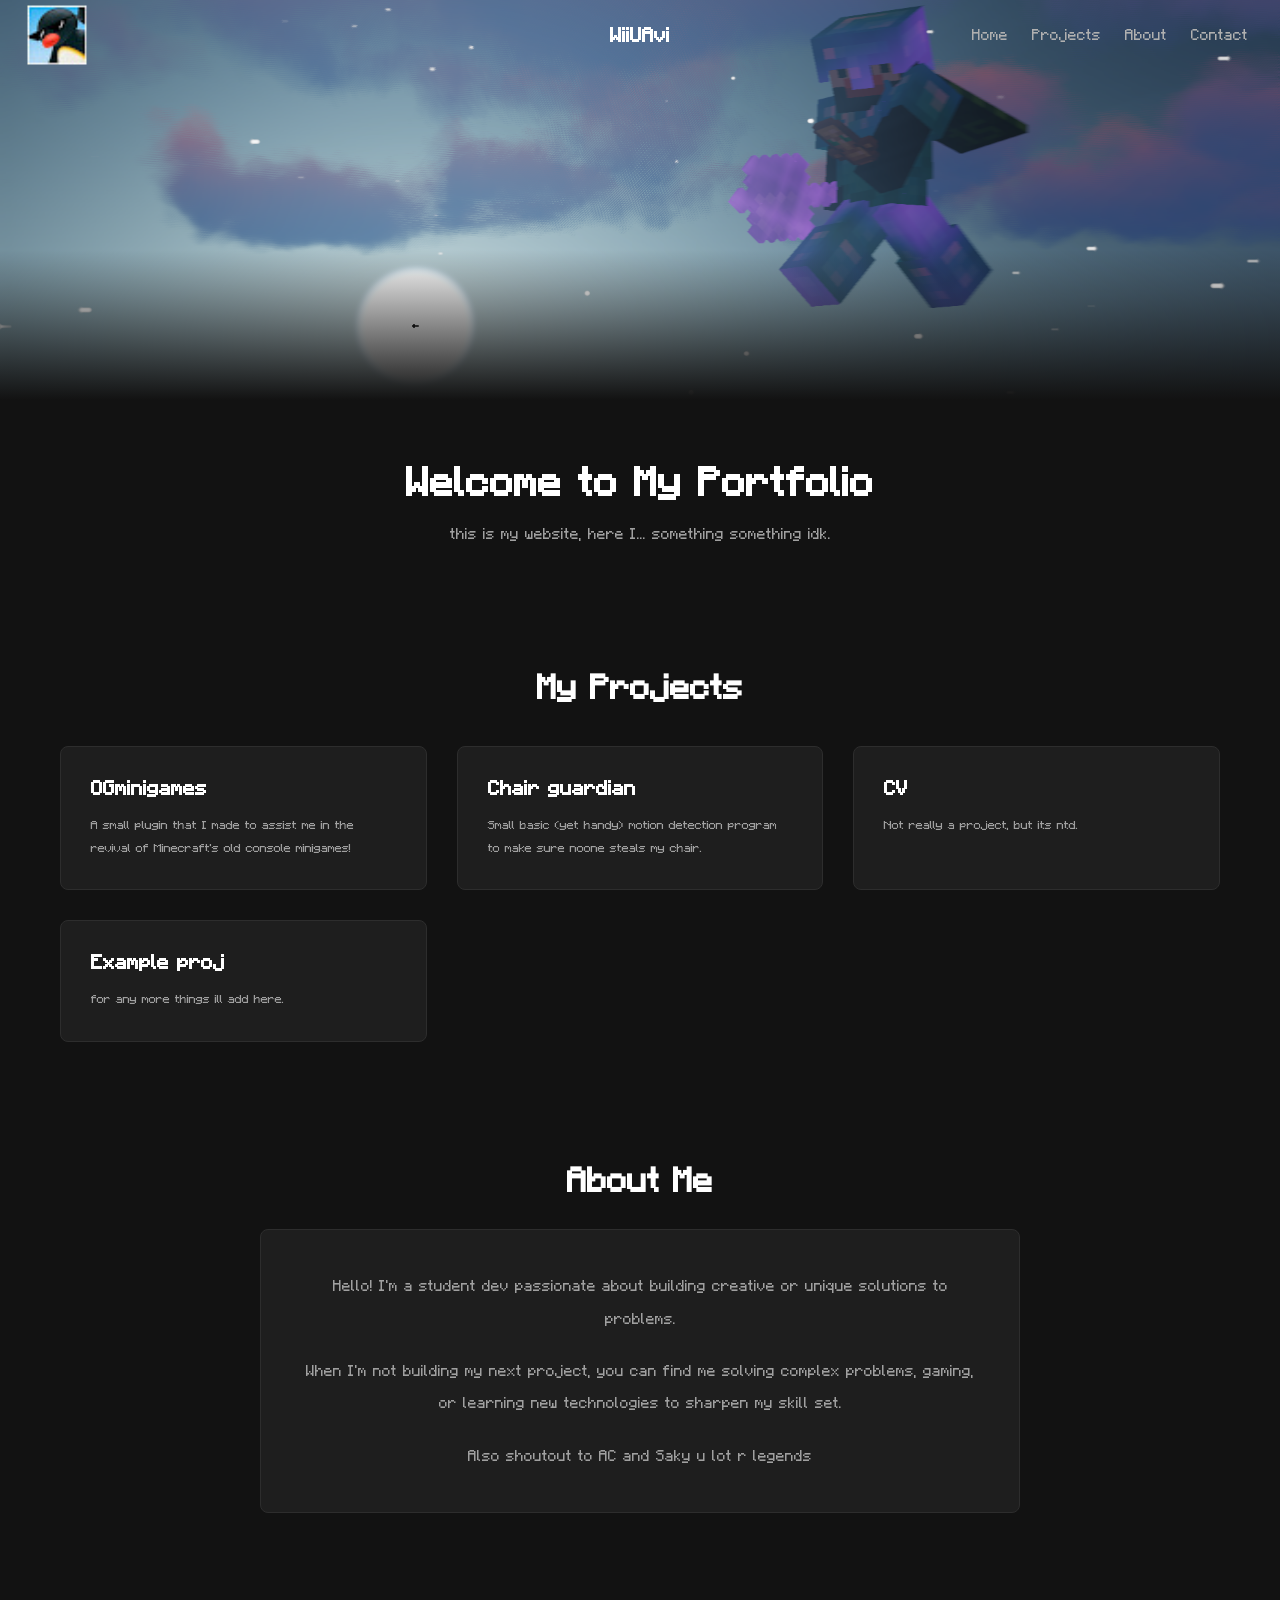
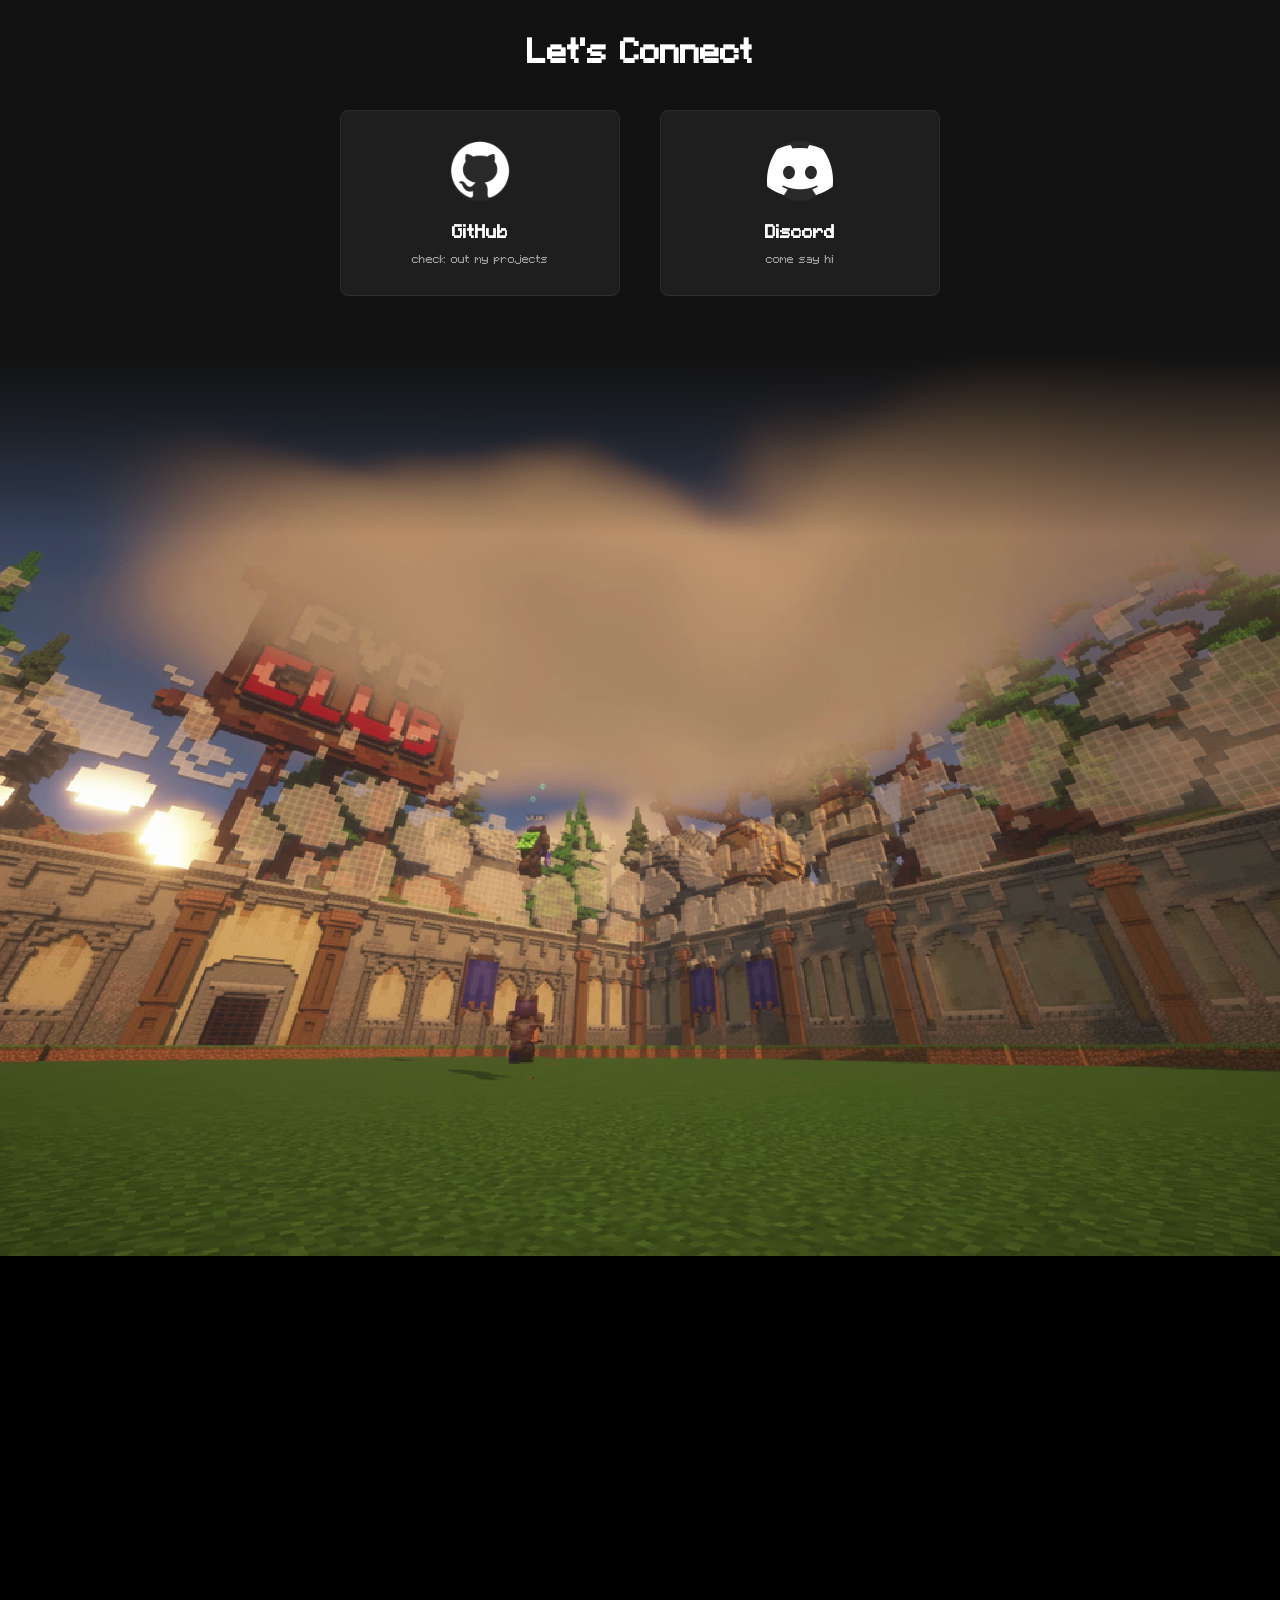
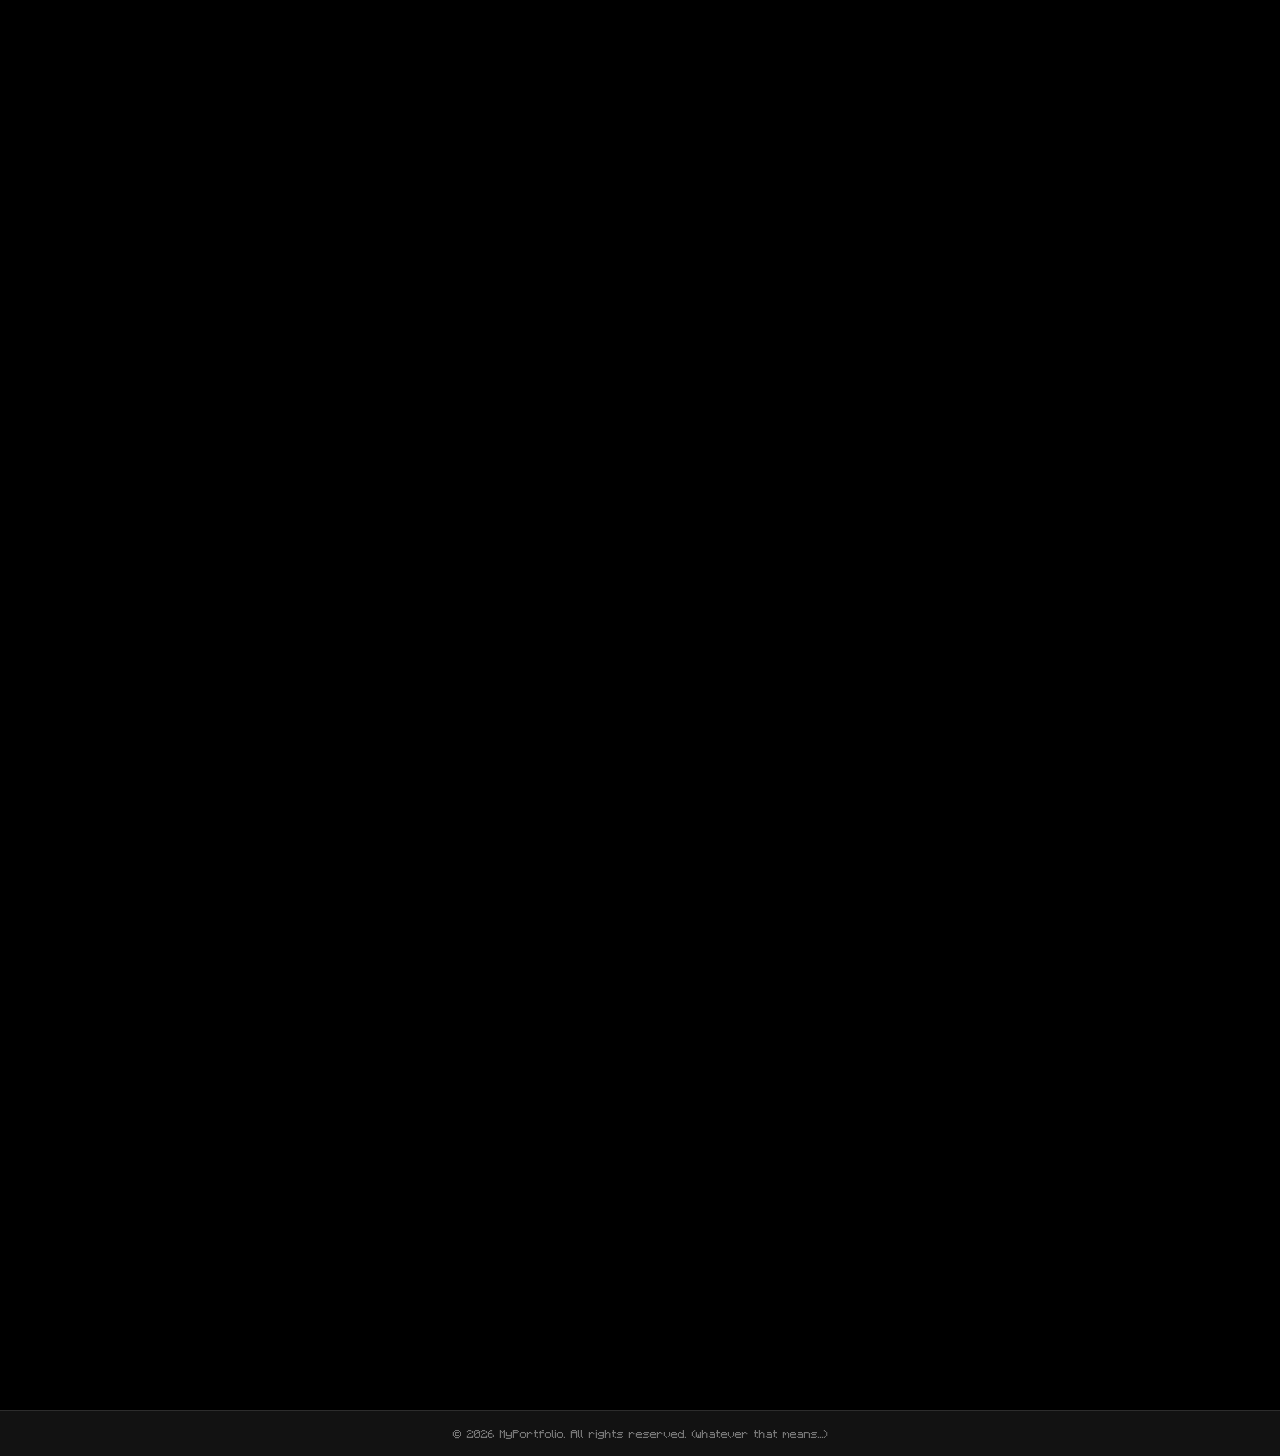
==== commit 277b13c7: "overlay fixed" ====
--- a/index.html
+++ b/index.html
@@ -10,18 +10,11 @@
 
     <header class="navbar">
         <div class="icon">
-            <img src="media/pingu.jpg" alt="Logo">
+            <img src="media/pingu.jpg" alt="name shown if image wasnt found">
         </div>
         <div class="logo">WiiUAvi</div>
-        
-        <div class="hamburger" id="hamburger">
-            <span></span>
-            <span></span>
-            <span></span>
-        </div>
-
         <nav>
-            <ul class="nav-links" id="nav-links">
+            <ul class="nav-links">
                 <li><a href="#home">Home</a></li>
                 <li><a href="#projects">Projects</a></li>
                 <li><a href="#about">About</a></li>
@@ -31,8 +24,8 @@
     </header>
 
     <main class="content">
-        
-        <div class="hero-image-container" id="hero-slideshow">
+        <div class="hero-image-container">
+            <img src="media/heroimg1.png" alt="Portfolio Hero Image">
         </div>
 
         <section id="home" class="hero-section">
@@ -42,7 +35,31 @@
 
         <section id="projects" class="projects-section">
             <h2>My Projects</h2>
-            <div class="projects-container" id="projects-container">
+            <div class="projects-container">
+                <a href="#" class="project-card-link">
+                    <div class="project-card" style="--hover-shadow: rgba(143, 62, 180, 0.651);">
+                        <h3>OGminigames</h3>
+                        <p>A small plugin that I made to assist me in the revival of Minecraft's old console minigames!</p>
+                    </div>
+                </a>
+                <a href="https://github.com/Nishchay-Bhudia/Intelligent-Office-Surveillance-System" class="project-card-link">
+                    <div class="project-card" style="--hover-shadow: rgba(80, 160, 255, 0.651);">
+                        <h3>Chair guardian</h3>
+                        <p>Small basic (yet handy) motion detection program to make sure noone steals my chair.</p>
+                    </div>
+                </a>
+                <a href="#" class="project-card-link">
+                    <div class="project-card" style="--hover-shadow: rgba(139, 56, 56, 0.651);">
+                        <h3>CV</h3>
+                        <p>Not really a project, but its ntd.</p>
+                    </div>
+                </a>
+                <a href="#" class="project-card-link">
+                    <div class="project-card" style="--hover-shadow: rgba(139, 56, 56, 0.651);">
+                        <h3>Example proj</h3>
+                        <p>for any more things ill add here.</p>
+                    </div>
+                </a>
             </div>
         </section>
 
@@ -60,17 +77,16 @@
         <section id="contact" class="contact-section">
             <h2>Let's Connect</h2>
             <div class="contact-container">
-                <a href="https://github.com/wiiuavi/" target="_blank" class="contact-card github-card mobile-hover-target">
+                <a href="https://github.com/wiiuavi/" target="_blank" class="contact-card github-card">
                     <div class="contact-icon">
-                        <span><img src="media/gitlogo.png" alt="GH"></span>
+                        <span><img src="media/gitlogo.png" alt="GH" style="scale: 0.2;"></span>
                     </div>
                     <h3>GitHub</h3>
                     <p>check out my projects</p>
                 </a>
-
-                <a href="https://discord.gg/Erg933reK7" target="_blank" class="contact-card discord-card mobile-hover-target">
+                <a href="https://discord.gg/Erg933reK7" target="_blank" class="contact-card discord-card">
                     <div class="contact-icon">
-                        <span><img src="media/Discord-Symbol.png" alt="DC"></span>
+                        <span><img src="media/Discord-Symbol.png" alt="DC" style="scale: 0.125;"></span>
                     </div>
                     <h3>Discord</h3>
                     <p>come say hi</p>
@@ -78,20 +94,18 @@
             </div>
         </section>
 
-        <div class="scroll-zone" id="scroll-zone">
+        <div class="scroll-zone">
             <div class="sticky-container">
                 <canvas id="animation-canvas"></canvas>
+                <div class="end-overlay" id="end-overlay">
+                    <h2 class="glow-text" id="glow-text">MORE COMING SOON...</h2>
+                </div>
             </div>
+
+            <footer class="footer">
+                <p>&copy; 2026 MyPortfolio. All rights reserved. (whatever that means...)</p>
+            </footer>
         </div>
-
-        <section id="coming-soon" class="coming-soon-section">
-            <h2 class="glow-text">MORE COMING SOON...</h2>
-        </section>
-
-        <footer class="footer">
-            <p>&copy; 2026 wiiuavi. All rights reserved. (whatever that means...)</p>
-        </footer>
-
     </main>
 
     <script src="script.js"></script>
--- a/style.css
+++ b/style.css
@@ -10,7 +10,6 @@
 
 html, body {
     scroll-behavior: smooth;
-    overflow-x: hidden; 
 }
 
 @font-face {
@@ -84,58 +83,16 @@
     list-style: none;
     display: flex;
     gap: 1.5rem;
-    transition: 0.3s ease;
 }
 
 .nav-links a {
     color: #b0b0b0;
     text-decoration: none;
-    transition: color 0.3s, transform 0.3s ease;
-    display: inline-block;
+    transition: color 0.3s;
 }
 
 .nav-links a:hover {
     color: #ffffff;
-    transform: scale(1.25);
-}
-
-.hamburger {
-    display: none;
-    flex-direction: column;
-    cursor: pointer;
-    gap: 5px;
-    z-index: 1001;
-}
-
-.hamburger span {
-    width: 25px;
-    height: 3px;
-    background-color: white;
-    transition: 0.3s;
-}
-
-@media (max-width: 768px) {
-    .hamburger {
-        display: flex;
-        margin-left: auto;
-    }
-    .nav-links {
-        position: fixed;
-        right: -100%;
-        top: 70px;
-        flex-direction: column;
-        background-color: rgba(26,26,26,0.95);
-        width: 100%;
-        text-align: center;
-        padding: 2rem 0;
-        box-shadow: 0 10px 10px rgba(0,0,0,0.3);
-    }
-    .nav-links.active {
-        right: 0;
-    }
-    .nav-links li {
-        margin: 1.5rem 0;
-    }
 }
 
 .content {
@@ -147,26 +104,16 @@
 }
 
 .hero-image-container {
+    width: 100%;
+    height: 400px;
+    overflow: hidden;
     position: relative;
-    width: 100%;
-    height: 500px;
-    overflow: hidden;
-    background: #000;
 }
 
 .hero-image-container img {
-    position: absolute;
-    top: 0;
-    left: 0;
     width: 100%;
     height: 100%;
     object-fit: cover;
-    opacity: 0;
-    transition: opacity 1.5s ease-in-out;
-}
-
-.hero-image-container img.active {
-    opacity: 1;
 }
 
 .hero-image-container::after {
@@ -175,21 +122,18 @@
     bottom: 0;
     left: 0;
     width: 100%;
-    height: 40%;
+    height: 150px;
     background: linear-gradient(to bottom, transparent, var(--bg-color));
-    pointer-events: none;
 }
 
 .hero-section {
     text-align: center;
-    max-width: 600px;
-    margin-top: -60px;
-    z-index: 2;
-    position: relative;
+    padding: 60px 20px;
+    max-width: 800px;
 }
 
 .hero-section h1 {
-    font-size: 2.5rem;
+    font-size: 3rem;
     margin-bottom: 1rem;
     color: #ffffff;
 }
@@ -197,156 +141,160 @@
 .hero-section p {
     color: #a0a0a0;
     line-height: 1.6;
-    margin-bottom: 1.5rem;
-}
-
-#projects, #about, #contact {
-    scroll-margin-top: 90px;
-}
-
-.projects-section, .about-section, .contact-section {
-    padding: 40px 20px;
-    width: 100%;
-    text-align: center;
+}
+
+.projects-section {
+    padding: 60px 20px;
+    width: 100%;
+    max-width: 1200px;
+}
+
+.projects-section h2 {
+    text-align: center;
+    margin-bottom: 40px;
+    font-size: 2.5rem;
+    color: #ffffff;
 }
 
 .projects-container {
-    display: flex;
-    justify-content: center;
-    gap: 50px;
-    flex-wrap: wrap;
-    margin: 20px auto 0;
-    max-width: 1200px;
-    width: 100%;
-    padding: 0 1rem;
+    display: grid;
+    grid-template-columns: repeat(auto-fit, minmax(280px, 1fr));
+    gap: 30px;
+    width: 100%;
 }
 
 .project-card-link {
-    display: block;
     text-decoration: none;
     color: inherit;
 }
 
 .project-card {
-    background: #333333;
-    padding: 24px 26px;
-    border-radius: 10px;
-    width: 500px;
-    max-width: calc(100% - 2rem);
-    min-height: 150px;
-    border: 1px solid #444444;
-    transition: transform 0.3s ease, box-shadow 0.3s ease;
-    display: flex;
-    flex-direction: column;
-    justify-content: center;
-    align-items: center;
-    text-align: center;
-}
-
-.project-card h3,
+    background-color: #1e1e1e;
+    border: 1px solid #2d2d2d;
+    padding: 30px;
+    border-radius: 8px;
+    height: 100%;
+    transition: transform 0.3s ease, box-shadow 0.3s ease, border-color 0.3s ease;
+}
+
+.project-card h3 {
+    font-size: 1.5rem;
+    margin-bottom: 15px;
+    color: #ffffff;
+}
+
 .project-card p {
-    width: 100%;
-    margin: 0;
-}
-
-.project-card:hover, .project-card.hover-active {
-    transform: scale(1.05);
-    box-shadow: 0 5px 20px var(--hover-shadow);
+    color: #a0a0a0;
+    line-height: 1.5;
+    font-size: 0.95rem;
+}
+
+.project-card:hover {
+    transform: translateY(-5px);
+    border-color: #444444;
+    box-shadow: 0 10px 20px var(--hover-shadow);
+}
+
+.about-section {
+    padding: 60px 20px;
+    width: 100%;
+    max-width: 800px;
+    text-align: center;
+}
+
+.about-section h2 {
+    font-size: 2.5rem;
+    margin-bottom: 30px;
+    color: #ffffff;
 }
 
 .about-container {
-    display: flex;
-    justify-content: center;
-    align-items: center;
-    flex-direction: column;
-    max-width: 800px;
-    margin: 0 auto;
+    background-color: #1e1e1e;
+    border: 1px solid #2d2d2d;
+    padding: 40px;
+    border-radius: 8px;
 }
 
 .about-bio p {
     color: #a0a0a0;
-    line-height: 1.7;
-    font-size: 1.1rem;
-    margin-bottom: 1rem;
+    line-height: 1.8;
+    margin-bottom: 20px;
+}
+
+.about-bio p:last-child {
+    margin-bottom: 0;
+}
+
+.contact-section {
+    padding: 60px 20px;
+    width: 100%;
+    max-width: 800px;
+}
+
+.contact-section h2 {
+    text-align: center;
+    font-size: 2.5rem;
+    margin-bottom: 40px;
+    color: #ffffff;
 }
 
 .contact-container {
     display: flex;
     justify-content: center;
-    gap: 30px;
+    gap: 40px;
     flex-wrap: wrap;
-    margin-top: 20px;
 }
 
 .contact-card {
-    background: #222222;
-    border: 1px solid #444444;
-    border-radius: 12px;
-    padding: 20px 25px;
-    width: 240px; 
+    background-color: #1e1e1e;
+    border: 1px solid #2d2d2d;
+    padding: 30px;
+    border-radius: 8px;
+    width: 280px;
+    text-align: center;
     text-decoration: none;
-    color: #e0e0e0;
-    display: flex;
-    flex-direction: column;
-    align-items: center;
-    gap: 10px;
-    overflow: hidden; 
-    transition: transform 0.4s cubic-bezier(0.175, 0.885, 0.32, 1.275), 
-                box-shadow 0.3s ease, 
-                border-color 0.3s ease;
+    color: inherit;
+    transition: transform 0.3s ease, box-shadow 0.3s ease, border-color 0.3s ease;
 }
 
 .contact-icon {
-    font-size: 1.1rem;
-    font-weight: bold;
-    color: #ffffff;
-    width: 45px;
-    height: 45px;
+    width: 60px;
+    height: 60px;
+    margin: 0 auto 20px;
+    background-color: #2a2a2a;
+    border-radius: 50%;
     display: flex;
     align-items: center;
     justify-content: center;
-    border-radius: 50%;
-    transition: transform 0.5s ease;
-}
-
-.contact-icon span {
-    display: flex;
-    align-items: center;
-    justify-content: center;
-    width: 100%;
-    height: 100%;
-}
-
-.contact-icon img {
-    max-width: 100%;
-    max-height: 100%;
-    object-fit: contain;
-    pointer-events: none;
-}
-
-.contact-card:hover, .contact-card.hover-active {
-    transform: translateY(-8px) scale(1.02);
-}
-
-.contact-card:hover .contact-icon, .contact-card.hover-active .contact-icon {
-    transform: rotate(360deg); 
-}
-
-.github-card:hover, .github-card.hover-active {
+}
+
+.contact-card h3 {
+    font-size: 1.4rem;
+    margin-bottom: 10px;
+    color: #ffffff;
+}
+
+.contact-card p {
+    color: #a0a0a0;
+    font-size: 0.9rem;
+}
+
+.contact-card:hover {
+    transform: translateY(-5px);
+}
+
+.github-card:hover {
     border-color: #ffffff;
     box-shadow: 0 10px 25px rgba(255, 255, 255, 0.15);
 }
 
-.discord-card:hover, .discord-card.hover-active {
-    border-color: #5865F2; 
+.discord-card:hover {
+    border-color: #5865F2;
     box-shadow: 0 10px 25px rgba(88, 101, 242, 0.35);
 }
 
-/* --- ANIMATION & SCROLL ZONE PROPERTIES --- */
-
-/* --- SCROLL SHOW ANIMATION TRACK --- */
 .scroll-zone {
-    height: 250vh; /* Gives the user plenty of viewport tracking to finish all 85 frames */
+    height: 300vh; 
     background: #000;
     position: relative;
     width: 100%;
@@ -366,10 +314,10 @@
     top: 0;
     left: 0;
     width: 100%;
-    height: 20%; 
+    height: 20%;
     background: linear-gradient(to bottom, var(--bg-color), transparent);
-    z-index: 5; 
-    pointer-events: none; 
+    z-index: 5;
+    pointer-events: none;
 }
 
 #animation-canvas {
@@ -380,15 +328,38 @@
     image-rendering: crisp-edges; 
 }
 
-/* --- COMING SOON SECTION (FIXED BLOCK FLOW) --- */
-.coming-soon-section {
-    width: 100%;
-    padding: 100px 20px; /* Swapped absolute layout for comfortable top/bottom padding */
+.footer {
+    background-color: var(--bg-color);
+    text-align: center;
+    padding: 1rem;
+    font-size: 0.9rem;
+    color: #777777;
+    border-top: 1px solid #2d2d2d;
+    position: absolute;
+    left: 0;
+    bottom: 0;
+    z-index: 2;
+    width: 100%;
+}
+
+.end-overlay {
+    position: absolute;
+    top: 0;
+    left: 0;
+    width: 100%;
+    height: 100%;
+    background-color: rgba(0, 0, 0, 0.7);
     display: flex;
     justify-content: center;
     align-items: center;
-    background-color: #000;
-    position: relative; /* Removed absolute positioning */
+    z-index: 6;
+    opacity: 0;
+    pointer-events: none;
+    transition: opacity 0.4s ease;
+}
+
+.end-overlay.visible {
+    opacity: 1;
 }
 
 .glow-text {
@@ -407,21 +378,10 @@
     color: #fff;
     text-shadow: 0 0 12px rgba(255, 255, 255, 0.85), 0 0 25px rgba(143, 62, 180, 0.7);
     animation: bounceSubtle 2.5s infinite ease-in-out;
+    transform: translateY(0);
 }
 
 @keyframes bounceSubtle {
     0%, 100% { transform: translateY(0); }
     50% { transform: translateY(-15px); }
-}
-
-/* --- FOOTER (FIXED BLOCK FLOW) --- */
-.footer {
-    background-color: var(--bg-color);
-    text-align: center;
-    padding: 2rem 1.5rem;
-    font-size: 0.9rem;
-    color: #777777;
-    border-top: 1px solid #2d2d2d;
-    width: 100%;
-    position: relative; /* Rest naturally at the very bottom */
 }
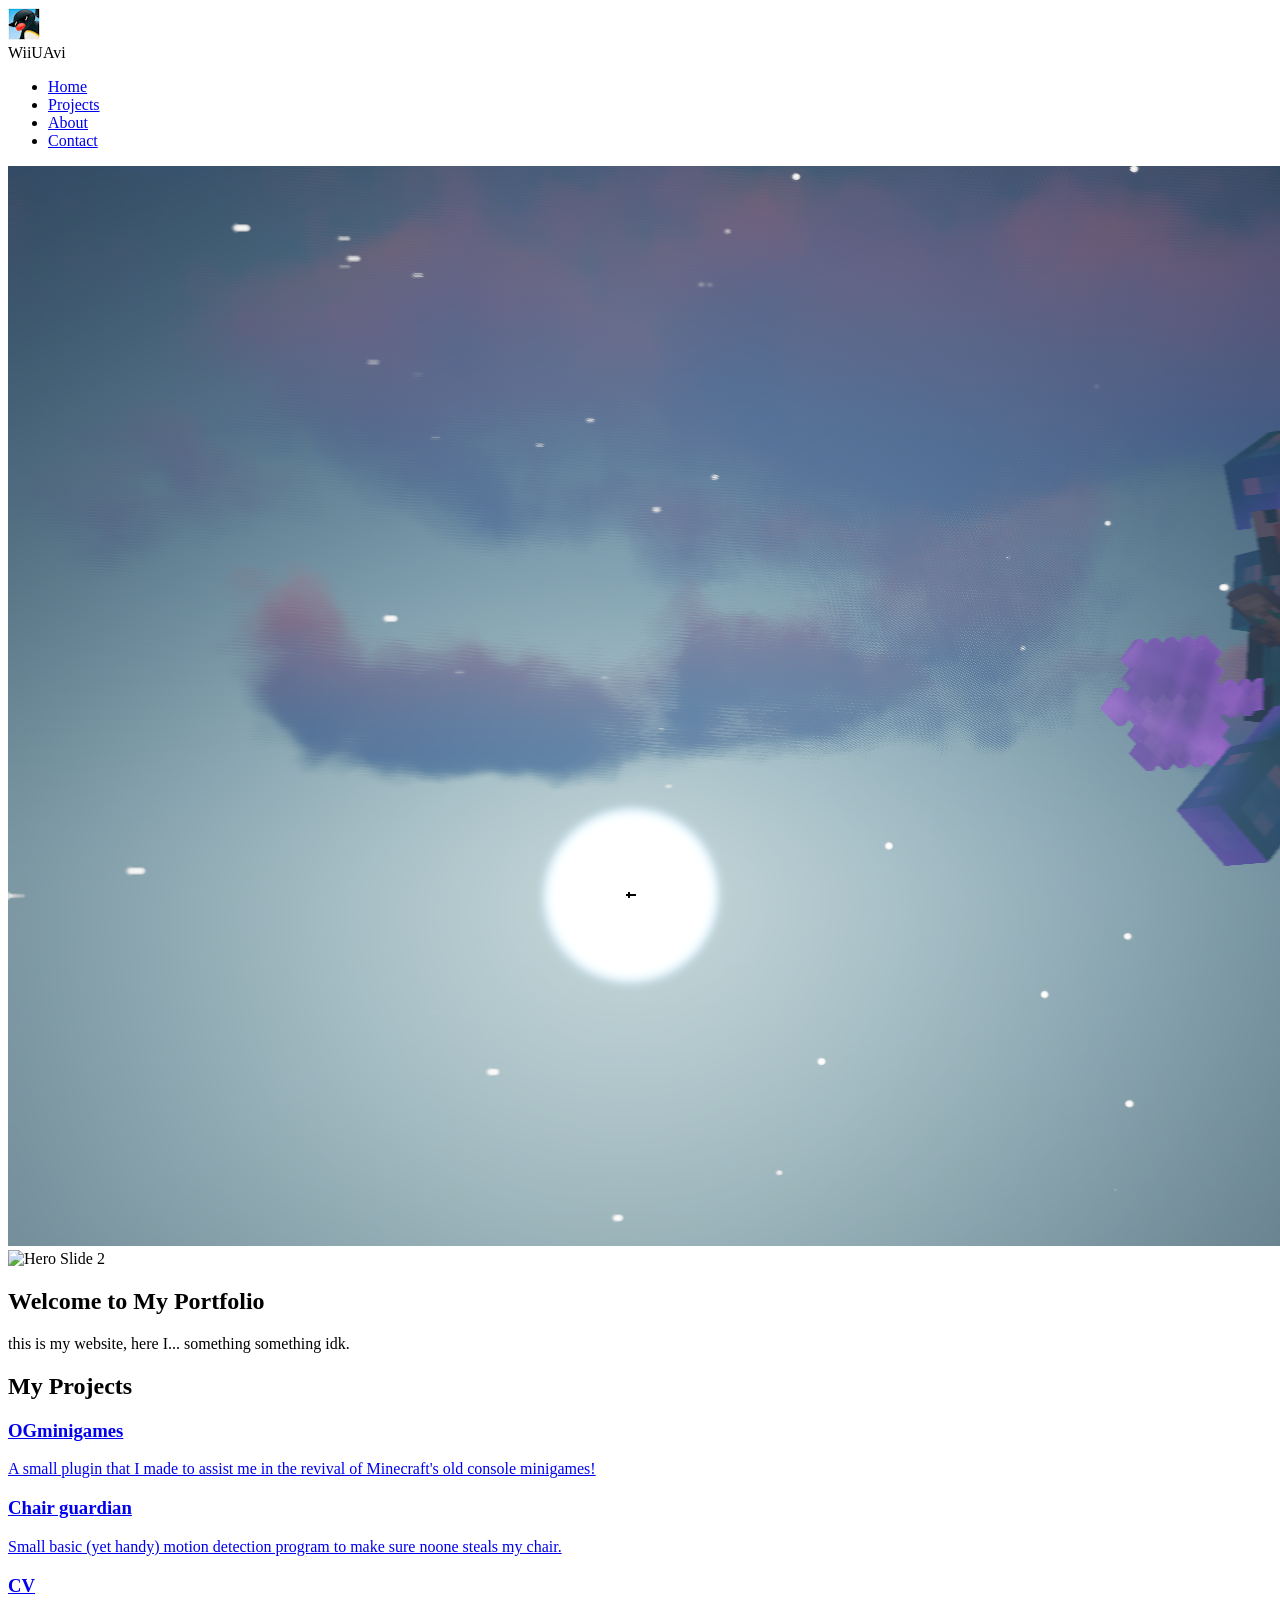
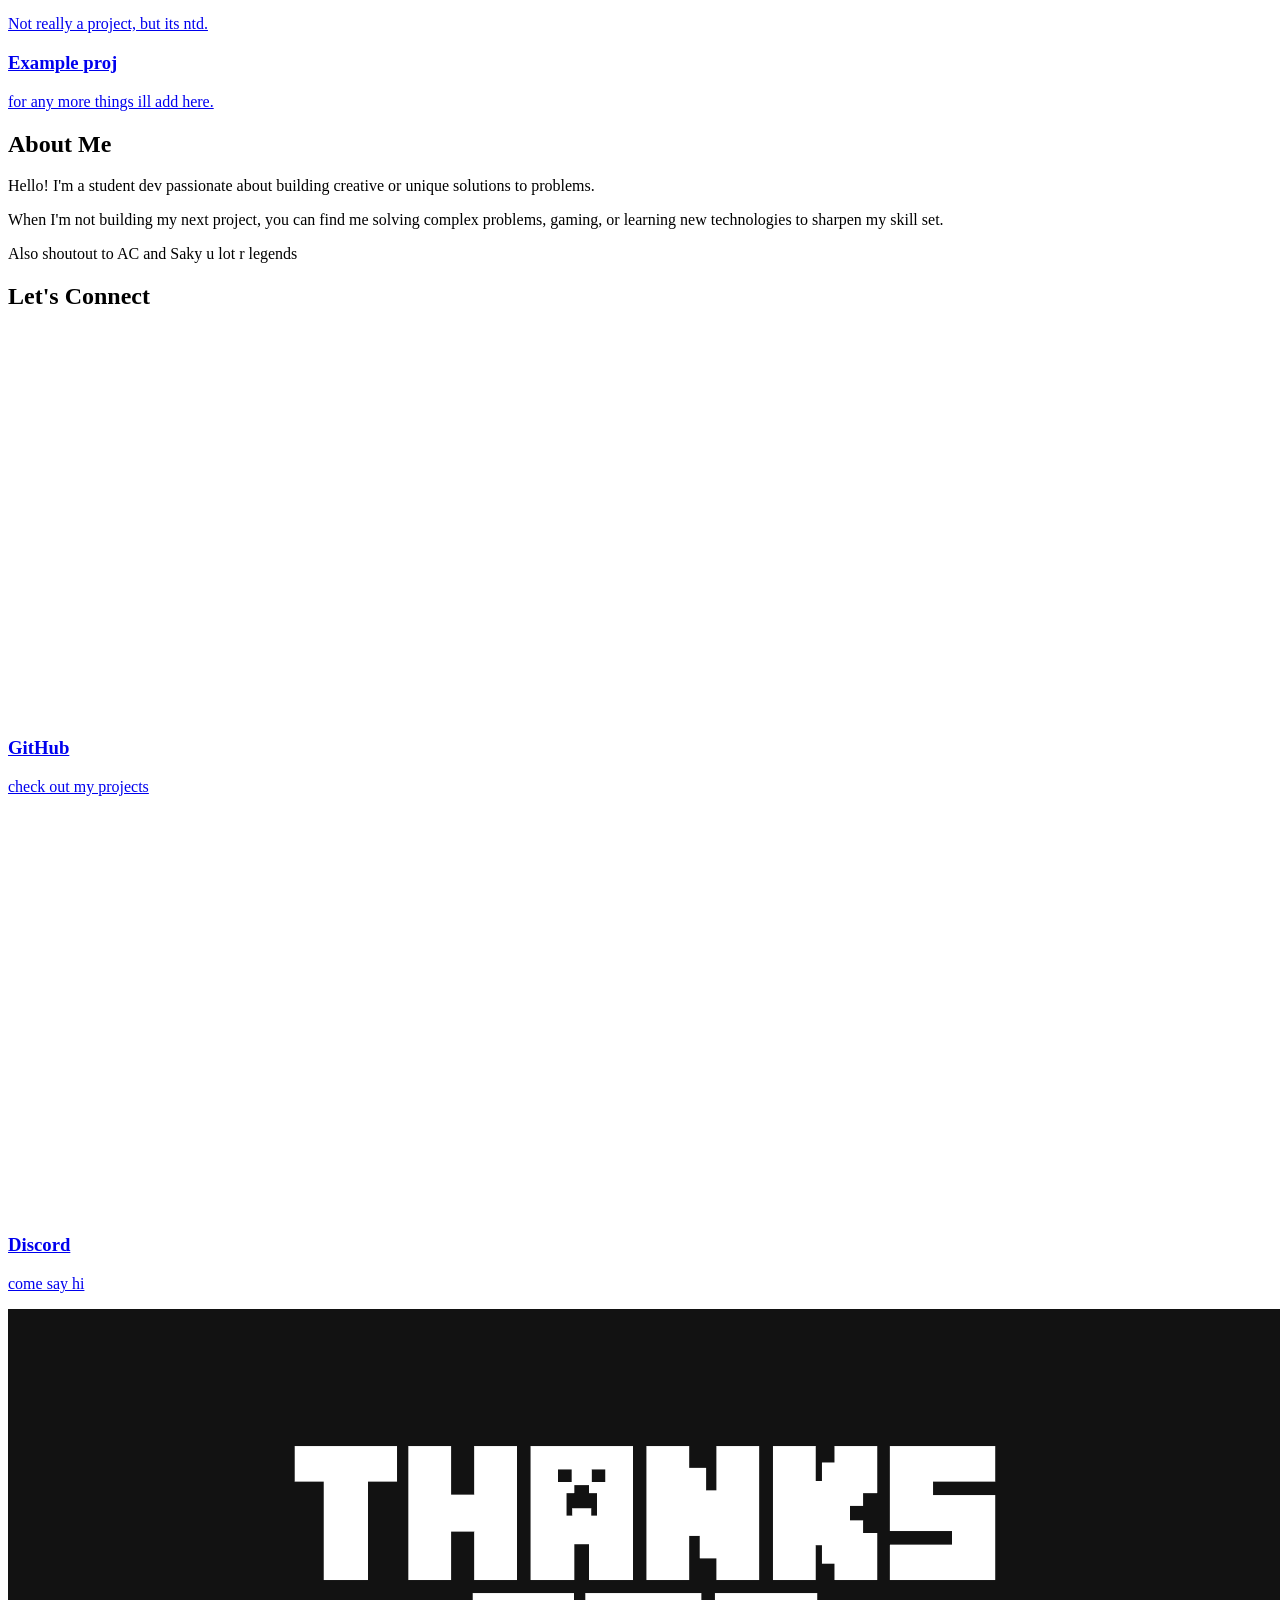
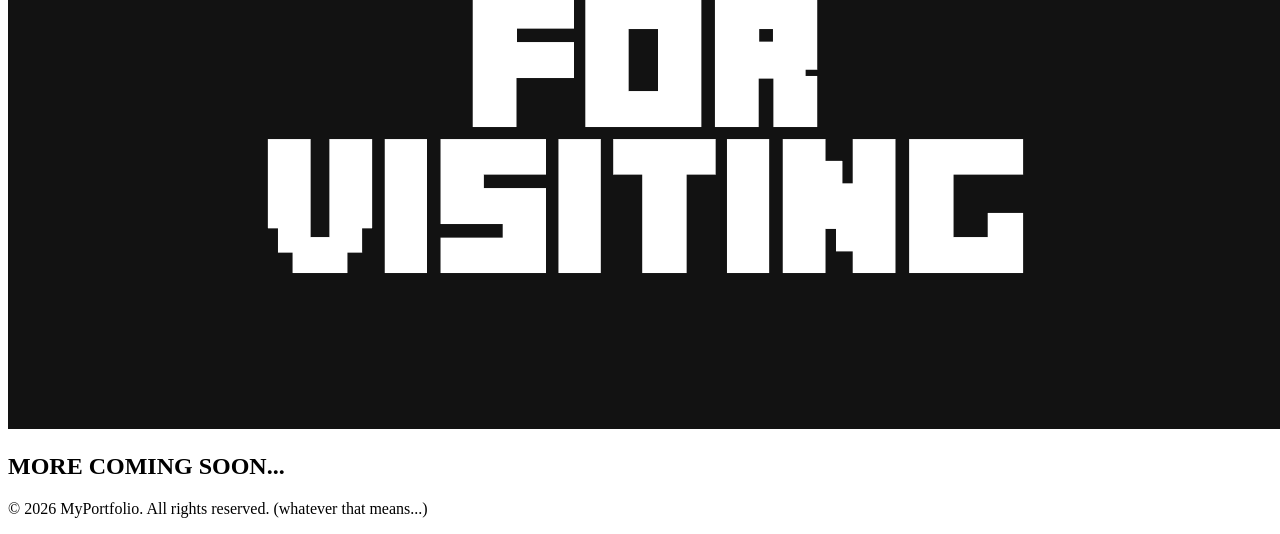
==== commit 5fde1f8e: "fixes for mobile1" ====
--- a/index.html
+++ b/index.html
@@ -4,7 +4,7 @@
     <meta charset="UTF-8">
     <meta name="viewport" content="width=device-width, initial-scale=1.0">
     <title>WiiUAvi</title>
-    <link rel="stylesheet" href="style.css">
+    <link rel="stylesheet" href="style1.css">
 </head>
 <body class="mcfontbody">
 
@@ -13,8 +13,15 @@
             <img src="media/pingu.jpg" alt="name shown if image wasnt found">
         </div>
         <div class="logo">WiiUAvi</div>
+
+        <div class="hamburger" id="hamburger">
+            <span></span>
+            <span></span>
+            <span></span>
+        </div>
+
         <nav>
-            <ul class="nav-links">
+            <ul class="nav-links" id="nav-links">
                 <li><a href="#home">Home</a></li>
                 <li><a href="#projects">Projects</a></li>
                 <li><a href="#about">About</a></li>
@@ -24,8 +31,8 @@
     </header>
 
     <main class="content">
-        <div class="hero-image-container">
-            <img src="media/heroimg1.png" alt="Portfolio Hero Image">
+        <div class="hero-image-container" id="hero-slideshow">
+
         </div>
 
         <section id="home" class="hero-section">
@@ -35,31 +42,8 @@
 
         <section id="projects" class="projects-section">
             <h2>My Projects</h2>
-            <div class="projects-container">
-                <a href="#" class="project-card-link">
-                    <div class="project-card" style="--hover-shadow: rgba(143, 62, 180, 0.651);">
-                        <h3>OGminigames</h3>
-                        <p>A small plugin that I made to assist me in the revival of Minecraft's old console minigames!</p>
-                    </div>
-                </a>
-                <a href="https://github.com/Nishchay-Bhudia/Intelligent-Office-Surveillance-System" class="project-card-link">
-                    <div class="project-card" style="--hover-shadow: rgba(80, 160, 255, 0.651);">
-                        <h3>Chair guardian</h3>
-                        <p>Small basic (yet handy) motion detection program to make sure noone steals my chair.</p>
-                    </div>
-                </a>
-                <a href="#" class="project-card-link">
-                    <div class="project-card" style="--hover-shadow: rgba(139, 56, 56, 0.651);">
-                        <h3>CV</h3>
-                        <p>Not really a project, but its ntd.</p>
-                    </div>
-                </a>
-                <a href="#" class="project-card-link">
-                    <div class="project-card" style="--hover-shadow: rgba(139, 56, 56, 0.651);">
-                        <h3>Example proj</h3>
-                        <p>for any more things ill add here.</p>
-                    </div>
-                </a>
+            <div class="projects-container" id="projects-container">
+
             </div>
         </section>
 
@@ -77,14 +61,14 @@
         <section id="contact" class="contact-section">
             <h2>Let's Connect</h2>
             <div class="contact-container">
-                <a href="https://github.com/wiiuavi/" target="_blank" class="contact-card github-card">
+                <a href="https://github.com/wiiuavi/" target="_blank" class="contact-card github-card mobile-hover-target">
                     <div class="contact-icon">
                         <span><img src="media/gitlogo.png" alt="GH" style="scale: 0.2;"></span>
                     </div>
                     <h3>GitHub</h3>
                     <p>check out my projects</p>
                 </a>
-                <a href="https://discord.gg/Erg933reK7" target="_blank" class="contact-card discord-card">
+                <a href="https://discord.gg/Erg933reK7" target="_blank" class="contact-card discord-card mobile-hover-target">
                     <div class="contact-icon">
                         <span><img src="media/Discord-Symbol.png" alt="DC" style="scale: 0.125;"></span>
                     </div>
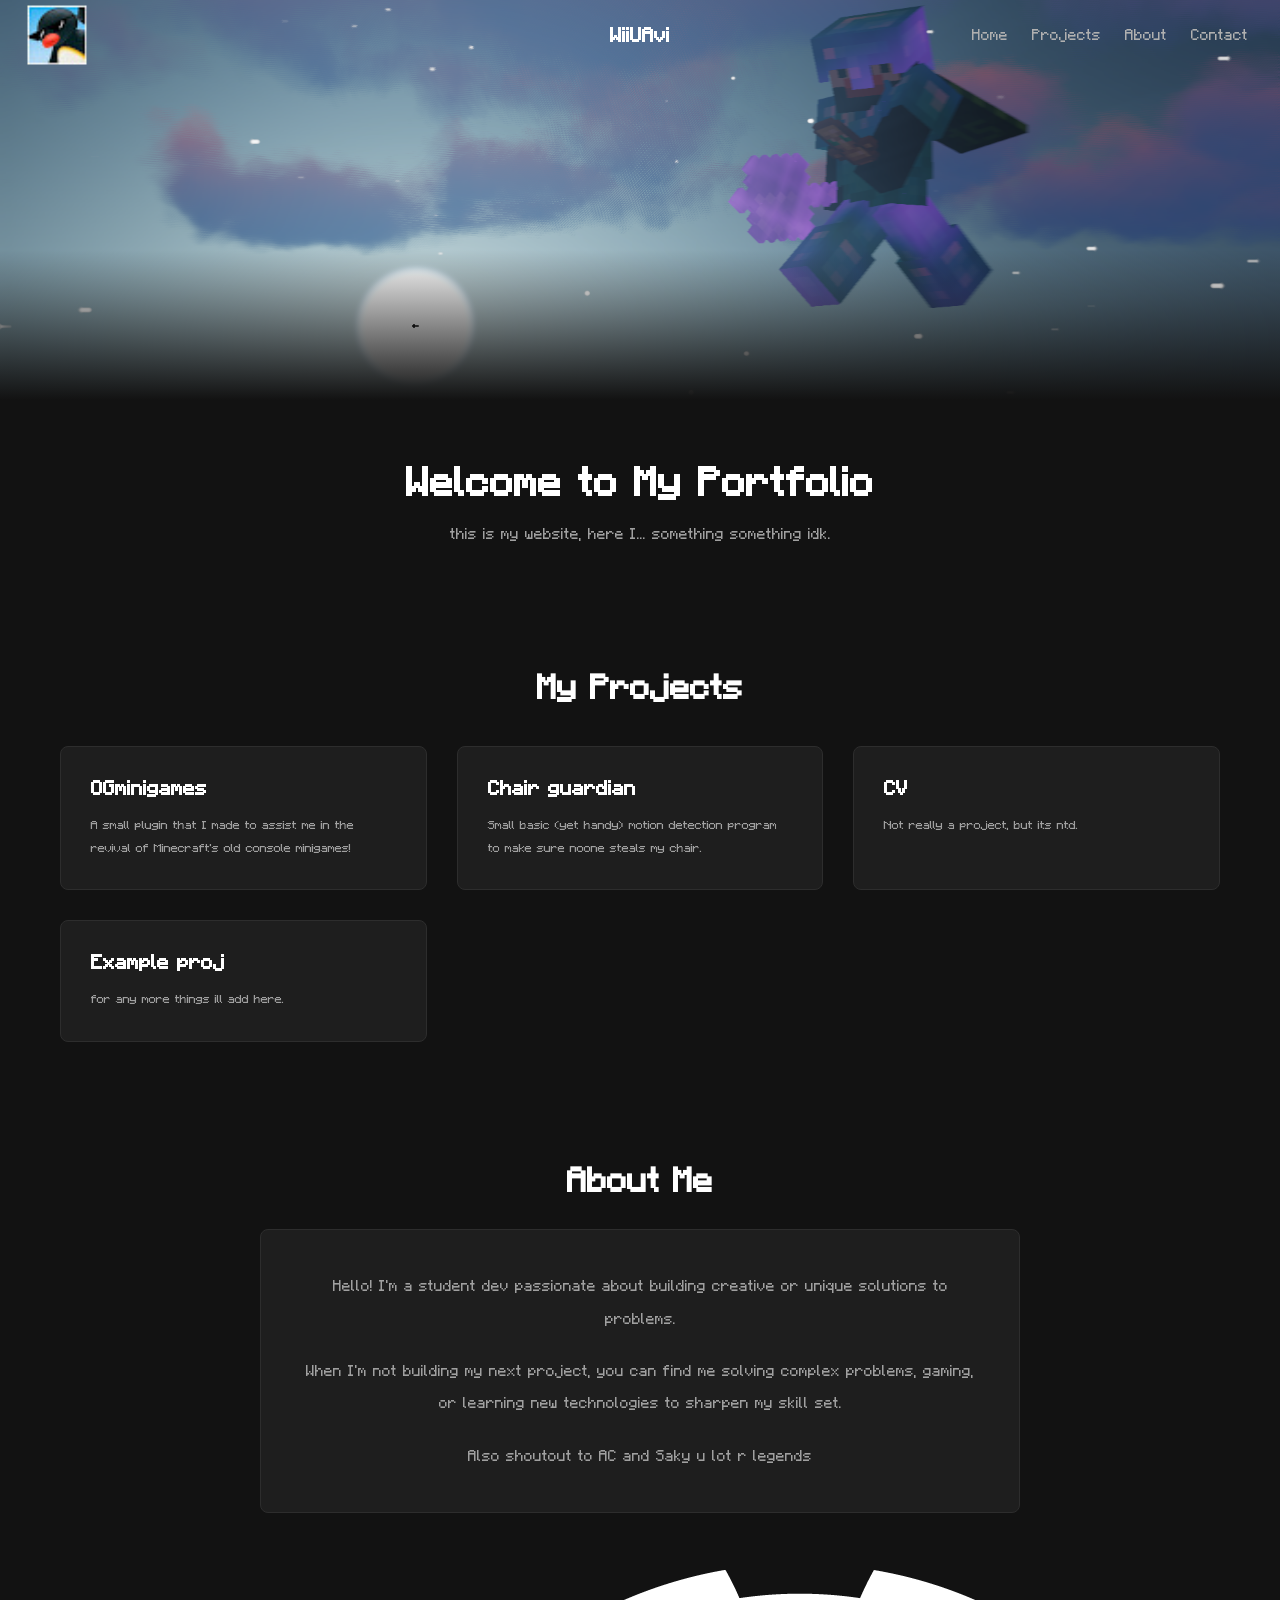
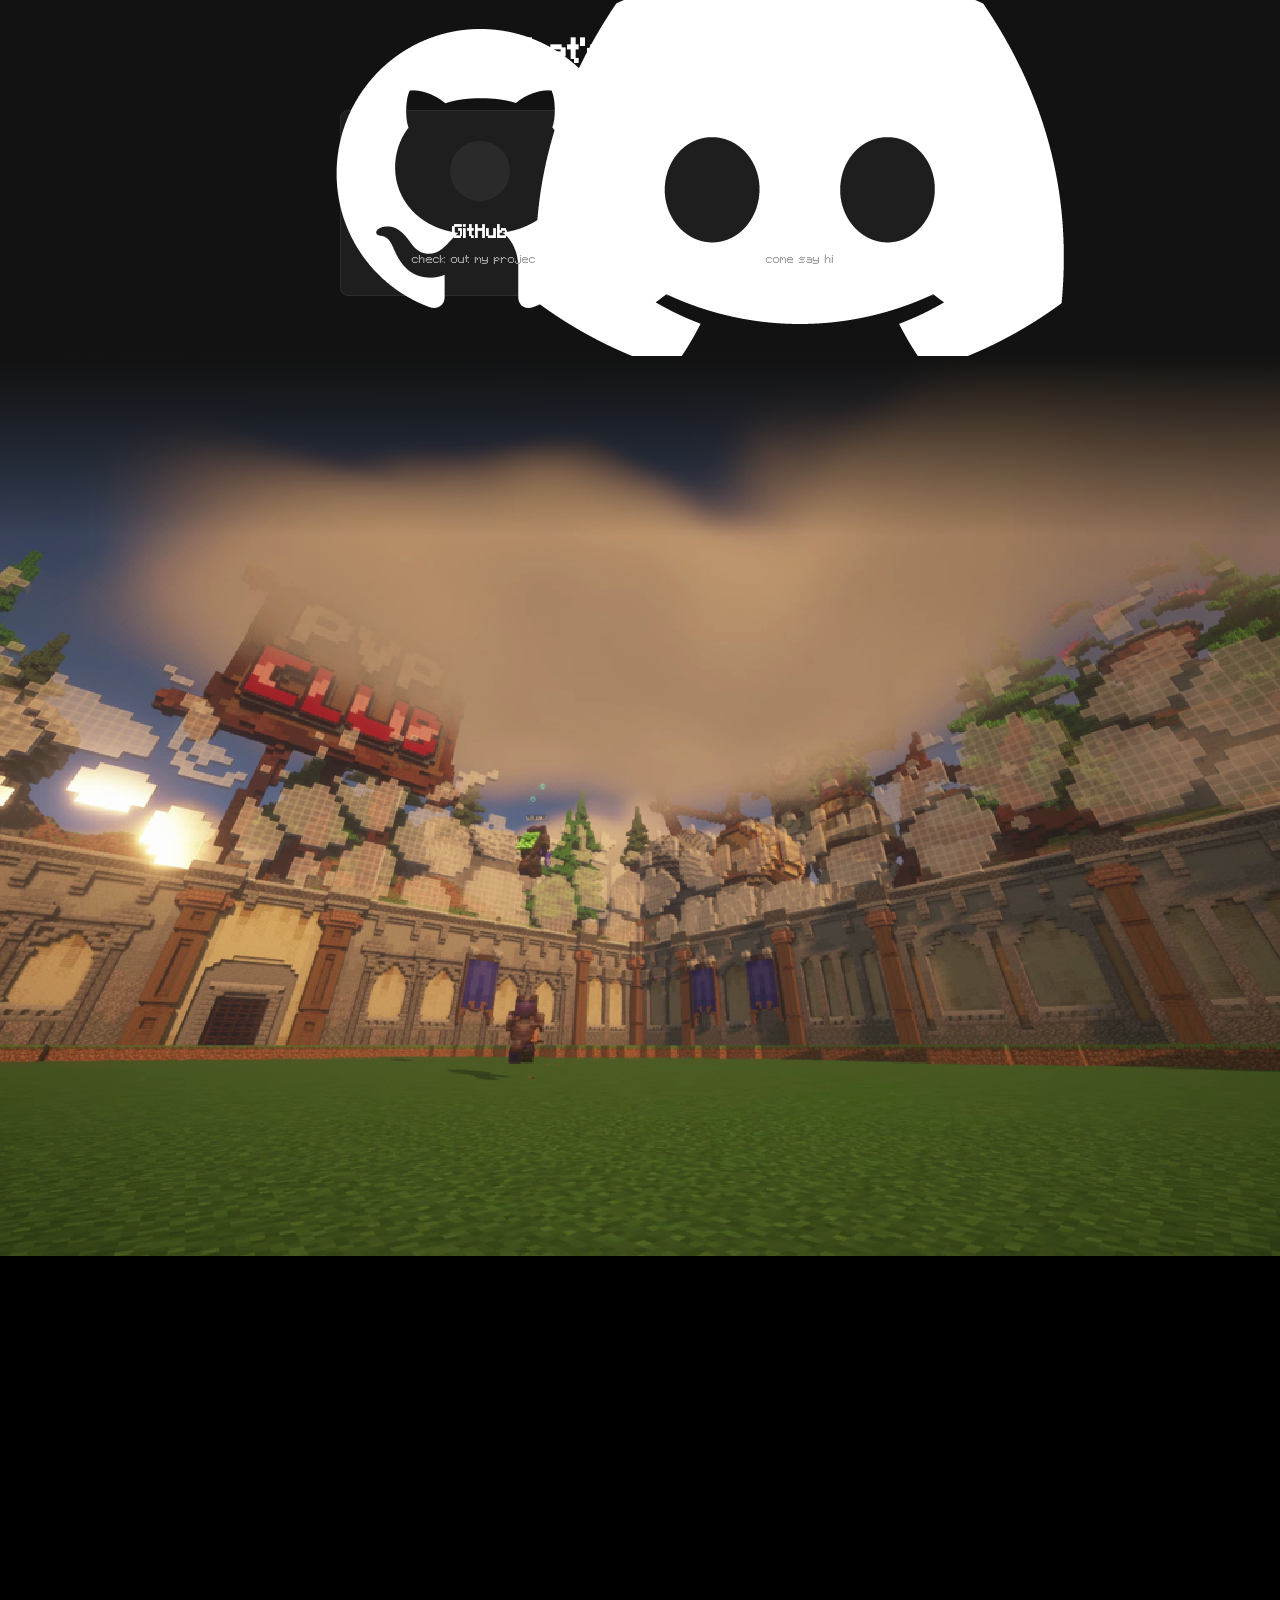
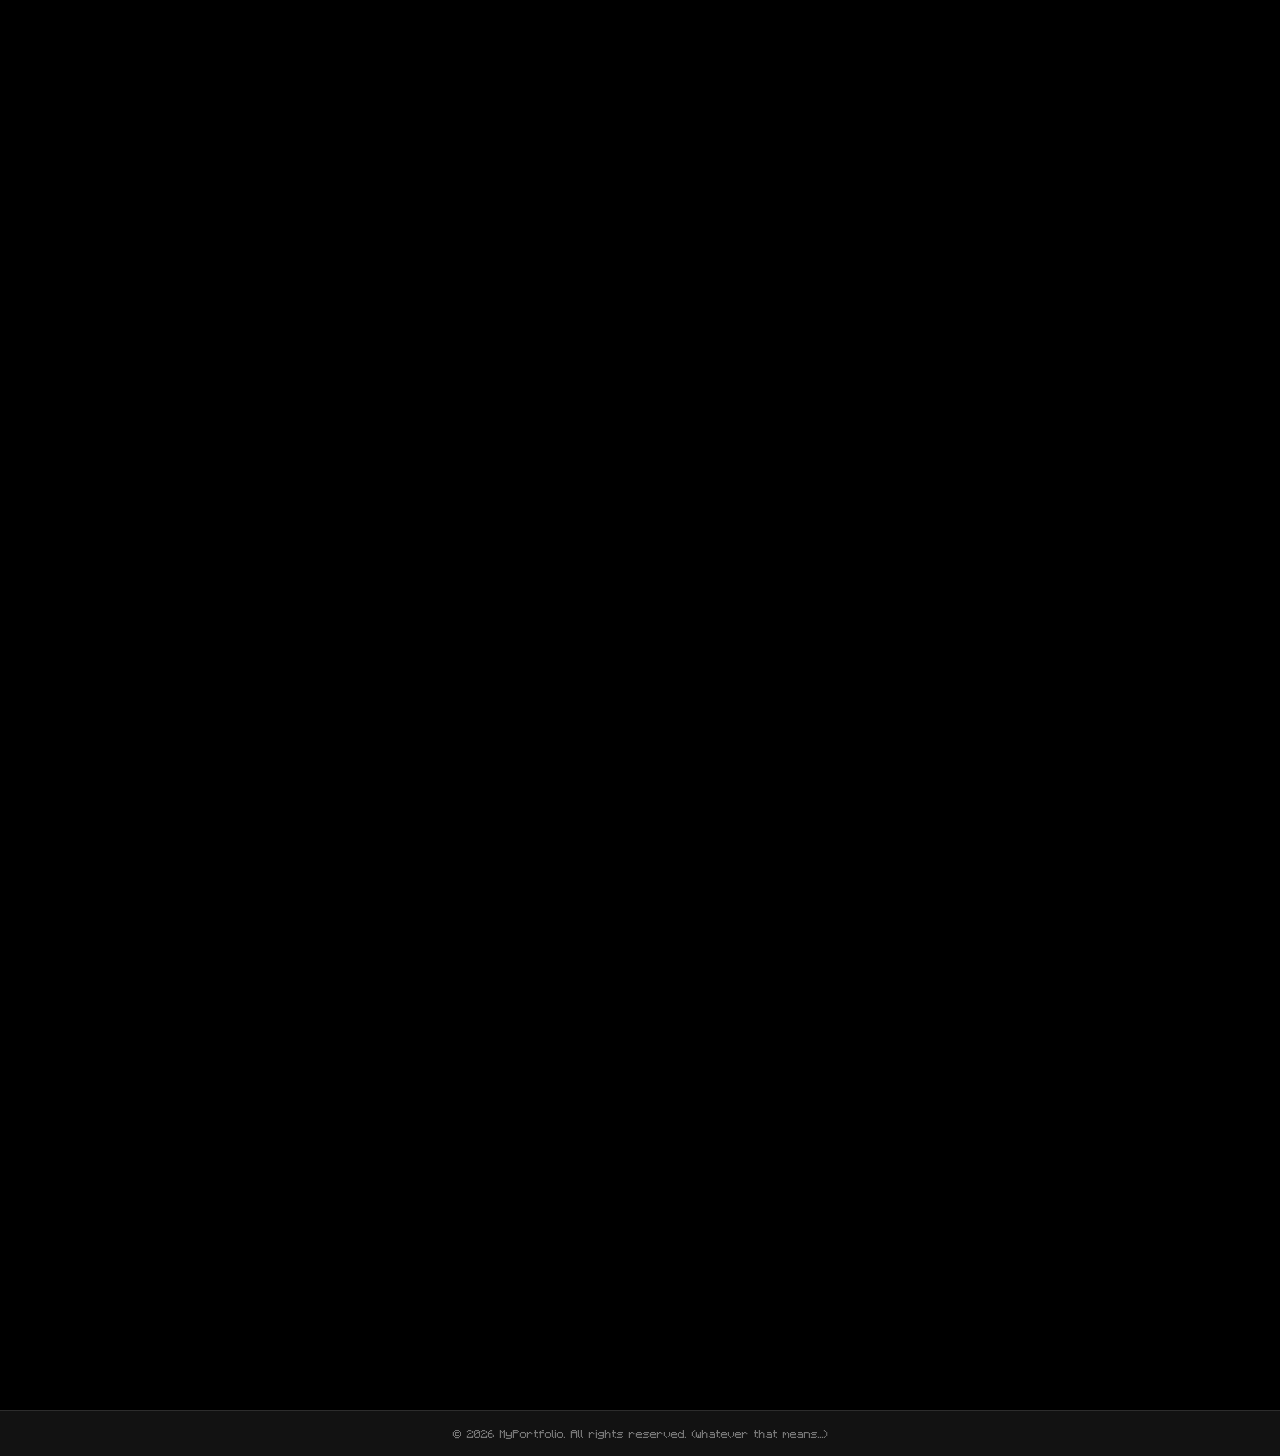
==== commit efb71ace: "fix2" ====
--- a/index.html
+++ b/index.html
@@ -4,7 +4,7 @@
     <meta charset="UTF-8">
     <meta name="viewport" content="width=device-width, initial-scale=1.0">
     <title>WiiUAvi</title>
-    <link rel="stylesheet" href="style1.css">
+    <link rel="stylesheet" href="style.css">
 </head>
 <body class="mcfontbody">
 
@@ -63,14 +63,14 @@
             <div class="contact-container">
                 <a href="https://github.com/wiiuavi/" target="_blank" class="contact-card github-card mobile-hover-target">
                     <div class="contact-icon">
-                        <span><img src="media/gitlogo.png" alt="GH" style="scale: 0.2;"></span>
+                        <span><img src="media/gitlogo.png" alt="GH"></span>
                     </div>
                     <h3>GitHub</h3>
                     <p>check out my projects</p>
                 </a>
                 <a href="https://discord.gg/Erg933reK7" target="_blank" class="contact-card discord-card mobile-hover-target">
                     <div class="contact-icon">
-                        <span><img src="media/Discord-Symbol.png" alt="DC" style="scale: 0.125;"></span>
+                        <span><img src="media/Discord-Symbol.png" alt="DC"></span>
                     </div>
                     <h3>Discord</h3>
                     <p>come say hi</p>
--- a/style.css
+++ b/style.css
@@ -0,0 +1,461 @@
+* {
+    margin: 0;
+    padding: 0;
+    box-sizing: border-box;
+}
+
+:root {
+    --bg-color: #121212;
+}
+
+html, body {
+    scroll-behavior: smooth;
+}
+
+@font-face {
+    font-family: "mcfont1";
+    src: url("Minecraft.ttf") format("truetype");
+    font-weight: normal;
+    font-style: normal;
+}
+
+body {
+    font-family: 'Segoe UI', Tahoma, Geneva, Verdana, sans-serif;
+    font-size: large;
+    background-color: var(--bg-color);
+    color: #e0e0e0;
+    display: flex;
+    flex-direction: column;
+    min-height: 100vh;
+    margin: 0;
+}
+
+.mcfontbody {
+    font-family: "mcfont1";
+}
+
+/* --- Navigation & Navbar --- */
+.navbar {
+    position: fixed;
+    top: 0;
+    left: 0;
+    width: 100%;
+    z-index: 1000;
+    background-color: rgba(26,26,26,0);
+    display: flex;
+    justify-content: space-between;
+    align-items: center;
+    padding: 0 2rem;
+    height: 70px;
+    border-bottom: 1px solid rgba(45,45,45,0);
+    transition: background-color 300ms ease, border-color 300ms ease, box-shadow 300ms ease;
+}
+
+.navbar .logo {
+    font-size: 1.5rem;
+    font-weight: bold;
+    color: #ffffff;
+    position: absolute;
+    left: 50%;
+    transform: translateX(-50%);
+}
+
+.navbar .icon {
+    display: flex;
+    align-items: center;
+    height: 100%;
+}
+
+.navbar .icon img {
+    height: 50px;
+    width: auto;
+    object-fit: contain;
+    transform: scale(1.18);
+    transition: transform 220ms ease;
+}
+
+.navbar.scrolled {
+    background-color: rgba(26,26,26,1);
+    border-bottom-color: rgba(45,45,45,1);
+    box-shadow: 0 2px 10px rgba(0,0,0,0.45);
+}
+
+.nav-links {
+    list-style: none;
+    display: flex;
+    gap: 1.5rem;
+    transition: 0.3s ease; /* Added from temp1: makes mobile slide transition smooth */
+}
+
+.nav-links a {
+    color: #b0b0b0;
+    text-decoration: none;
+    transition: color 0.3s, transform 0.3s ease; /* Updated from temp1: transitions scale */
+    display: inline-block; /* Added from temp1: required for transform/scale to work */
+}
+
+.nav-links a:hover {
+    color: #ffffff;
+    transform: scale(1.25); /* Added from temp1 */
+}
+
+/* --- Hamburger Menu (Added from temp1) --- */
+.hamburger {
+    display: none;
+    flex-direction: column;
+    cursor: pointer;
+    gap: 5px;
+    z-index: 1001;
+}
+
+.hamburger span {
+    width: 25px;
+    height: 3px;
+    background-color: white;
+    transition: 0.3s;
+}
+
+/* --- Responsive Navbar Media Queries (Added from temp1) --- */
+@media (max-width: 768px) {
+    .hamburger {
+        display: flex;
+    }
+    .nav-links {
+        position: fixed;
+        right: -100%;
+        top: 70px;
+        flex-direction: column;
+        background-color: rgba(26,26,26,0.95);
+        width: 100%;
+        text-align: center;
+        padding: 2rem 0;
+        box-shadow: 0 10px 10px rgba(0,0,0,0.3);
+    }
+    .nav-links.active {
+        right: 0;
+    }
+    .nav-links li {
+        margin: 1.5rem 0;
+    }
+}
+
+/* --- Main Layout Content Area --- */
+.content {
+    flex: 1;
+    display: flex;
+    flex-direction: column;
+    align-items: center;
+    width: 100%;
+}
+
+/* --- Hero Image & Slideshow --- */
+.hero-image-container {
+    width: 100%;
+    height: 400px;
+    overflow: hidden;
+    position: relative;
+}
+
+/* Slideshow Image Fade Animation CSS (Added from temp1) */
+.hero-image-container img {
+    position: absolute;
+    top: 0;
+    left: 0;
+    width: 100%;
+    height: 100%;
+    object-fit: cover;
+    opacity: 0;
+    transition: opacity 1.5s ease-in-out;
+}
+
+.hero-image-container img.active {
+    opacity: 1;
+}
+
+.hero-image-container::after {
+    content: "";
+    position: absolute;
+    bottom: 0;
+    left: 0;
+    width: 100%;
+    height: 150px;
+    background: linear-gradient(to bottom, transparent, var(--bg-color));
+}
+
+.hero-section {
+    text-align: center;
+    padding: 60px 20px;
+    max-width: 800px;
+}
+
+.hero-section h1 {
+    font-size: 3rem;
+    margin-bottom: 1rem;
+    color: #ffffff;
+}
+
+.hero-section p {
+    color: #a0a0a0;
+    line-height: 1.6;
+}
+
+/* --- Projects Section --- */
+.projects-section {
+    padding: 60px 20px;
+    width: 100%;
+    max-width: 1200px;
+}
+
+.projects-section h2 {
+    text-align: center;
+    margin-bottom: 40px;
+    font-size: 2.5rem;
+    color: #ffffff;
+}
+
+.projects-container {
+    display: grid;
+    grid-template-columns: repeat(auto-fit, minmax(280px, 1fr));
+    gap: 30px;
+    width: 100%;
+}
+
+.project-card-link {
+    text-decoration: none;
+    color: inherit;
+}
+
+.project-card {
+    background-color: #1e1e1e;
+    border: 1px solid #2d2d2d;
+    padding: 30px;
+    border-radius: 8px;
+    height: 100%;
+    transition: transform 0.3s ease, box-shadow 0.3s ease, border-color 0.3s ease;
+}
+
+.project-card h3 {
+    font-size: 1.5rem;
+    margin-bottom: 15px;
+    color: #ffffff;
+}
+
+.project-card p {
+    color: #a0a0a0;
+    line-height: 1.5;
+    font-size: 0.95rem;
+}
+
+/* Modified to support both cursor hover and touch observer's active state */
+.project-card:hover, .project-card.hover-active {
+    transform: translateY(-5px);
+    border-color: #444444;
+    box-shadow: 0 10px 20px var(--hover-shadow);
+}
+
+/* --- About Section --- */
+.about-section {
+    padding: 60px 20px;
+    width: 100%;
+    max-width: 800px;
+    text-align: center;
+}
+
+.about-section h2 {
+    font-size: 2.5rem;
+    margin-bottom: 30px;
+    color: #ffffff;
+}
+
+.about-container {
+    background-color: #1e1e1e;
+    border: 1px solid #2d2d2d;
+    padding: 40px;
+    border-radius: 8px;
+}
+
+.about-bio p {
+    color: #a0a0a0;
+    line-height: 1.8;
+    margin-bottom: 20px;
+}
+
+.about-bio p:last-child {
+    margin-bottom: 0;
+}
+
+/* --- Contact Section --- */
+.contact-section {
+    padding: 60px 20px;
+    width: 100%;
+    max-width: 800px;
+}
+
+.contact-section h2 {
+    text-align: center;
+    font-size: 2.5rem;
+    margin-bottom: 40px;
+    color: #ffffff;
+}
+
+.contact-container {
+    display: flex;
+    justify-content: center;
+    gap: 40px;
+    flex-wrap: wrap;
+}
+
+.contact-card {
+    background-color: #1e1e1e;
+    border: 1px solid #2d2d2d;
+    padding: 30px;
+    border-radius: 8px;
+    width: 280px;
+    text-align: center;
+    text-decoration: none;
+    color: inherit;
+    transition: transform 0.3s ease, box-shadow 0.3s ease, border-color 0.3s ease;
+}
+
+.contact-icon {
+    width: 60px;
+    height: 60px;
+    margin: 0 auto 20px;
+    background-color: #2a2a2a;
+    border-radius: 50%;
+    display: flex;
+    align-items: center;
+    justify-content: center;
+    transition: transform 0.5s ease; /* Added from temp1: enables clean rotation animation */
+}
+
+.contact-card h3 {
+    font-size: 1.4rem;
+    margin-bottom: 10px;
+    color: #ffffff;
+}
+
+.contact-card p {
+    color: #a0a0a0;
+    font-size: 0.9rem;
+}
+
+/* Updated hover and active/mobile hover targets */
+.contact-card:hover, .contact-card.hover-active {
+    transform: translateY(-5px);
+}
+
+/* Spinning contact icon effect from temp1 */
+.contact-card:hover .contact-icon, .contact-card.hover-active .contact-icon {
+    transform: rotate(360deg);
+}
+
+.github-card:hover, .github-card.hover-active {
+    border-color: #ffffff;
+    box-shadow: 0 10px 25px rgba(255, 255, 255, 0.15);
+}
+
+.discord-card:hover, .discord-card.hover-active {
+    border-color: #5865F2;
+    box-shadow: 0 10px 25px rgba(88, 101, 242, 0.35);
+}
+
+/* ==========================================================================
+   UNTOUCHED CANVAS SCROLL-ZONE STYLING
+   ========================================================================== */
+.scroll-zone {
+    height: 300vh; 
+    background: #000;
+    position: relative;
+    width: 100%;
+}
+
+.sticky-container {
+    position: sticky;
+    top: 0;
+    height: 100vh;
+    width: 100vw;
+    overflow: hidden;
+}
+
+.sticky-container::before {
+    content: "";
+    position: absolute;
+    top: 0;
+    left: 0;
+    width: 100%;
+    height: 20%;
+    background: linear-gradient(to bottom, var(--bg-color), transparent);
+    z-index: 5;
+    pointer-events: none;
+}
+
+#animation-canvas {
+    width: 100vw;   
+    height: 100vh;  
+    object-fit: cover;
+    image-rendering: pixelated;
+    image-rendering: crisp-edges; 
+}
+
+.footer {
+    background-color: var(--bg-color);
+    text-align: center;
+    padding: 1rem;
+    font-size: 0.9rem;
+    color: #777777;
+    border-top: 1px solid #2d2d2d;
+    position: absolute;
+    left: 0;
+    bottom: 0;
+    z-index: 2;
+    width: 100%;
+}
+
+.end-overlay {
+    position: absolute;
+    top: 0;
+    left: 0;
+    width: 100%;
+    height: 100%;
+    background-color: rgba(0, 0, 0, 0.7);
+    display: flex;
+    justify-content: center;
+    align-items: center;
+    z-index: 6;
+    opacity: 0;
+    pointer-events: none;
+    transition: opacity 0.4s ease;
+}
+
+.end-overlay.visible {
+    opacity: 1;
+}
+
+.glow-text {
+    font-size: 2.5rem;
+    color: #333; 
+    text-transform: uppercase;
+    letter-spacing: 2px;
+    transition: all 1s ease;
+    opacity: 0;
+    transform: translateY(30px);
+    font-family: "mcfont1", sans-serif;
+}
+
+.glow-text.animate-in {
+    opacity: 1;
+    color: #fff;
+    text-shadow: 0 0 12px rgba(255, 255, 255, 0.85), 0 0 25px rgba(143, 62, 180, 0.7);
+    animation: bounceSubtle 2.5s infinite ease-in-out;
+    transform: translateY(0);
+}
+
+@keyframes bounceSubtle {
+    0%, 100% { 
+        transform: translateY(0);
+    }
+    50% { 
+        transform: translateY(-15px); 
+    }
+}
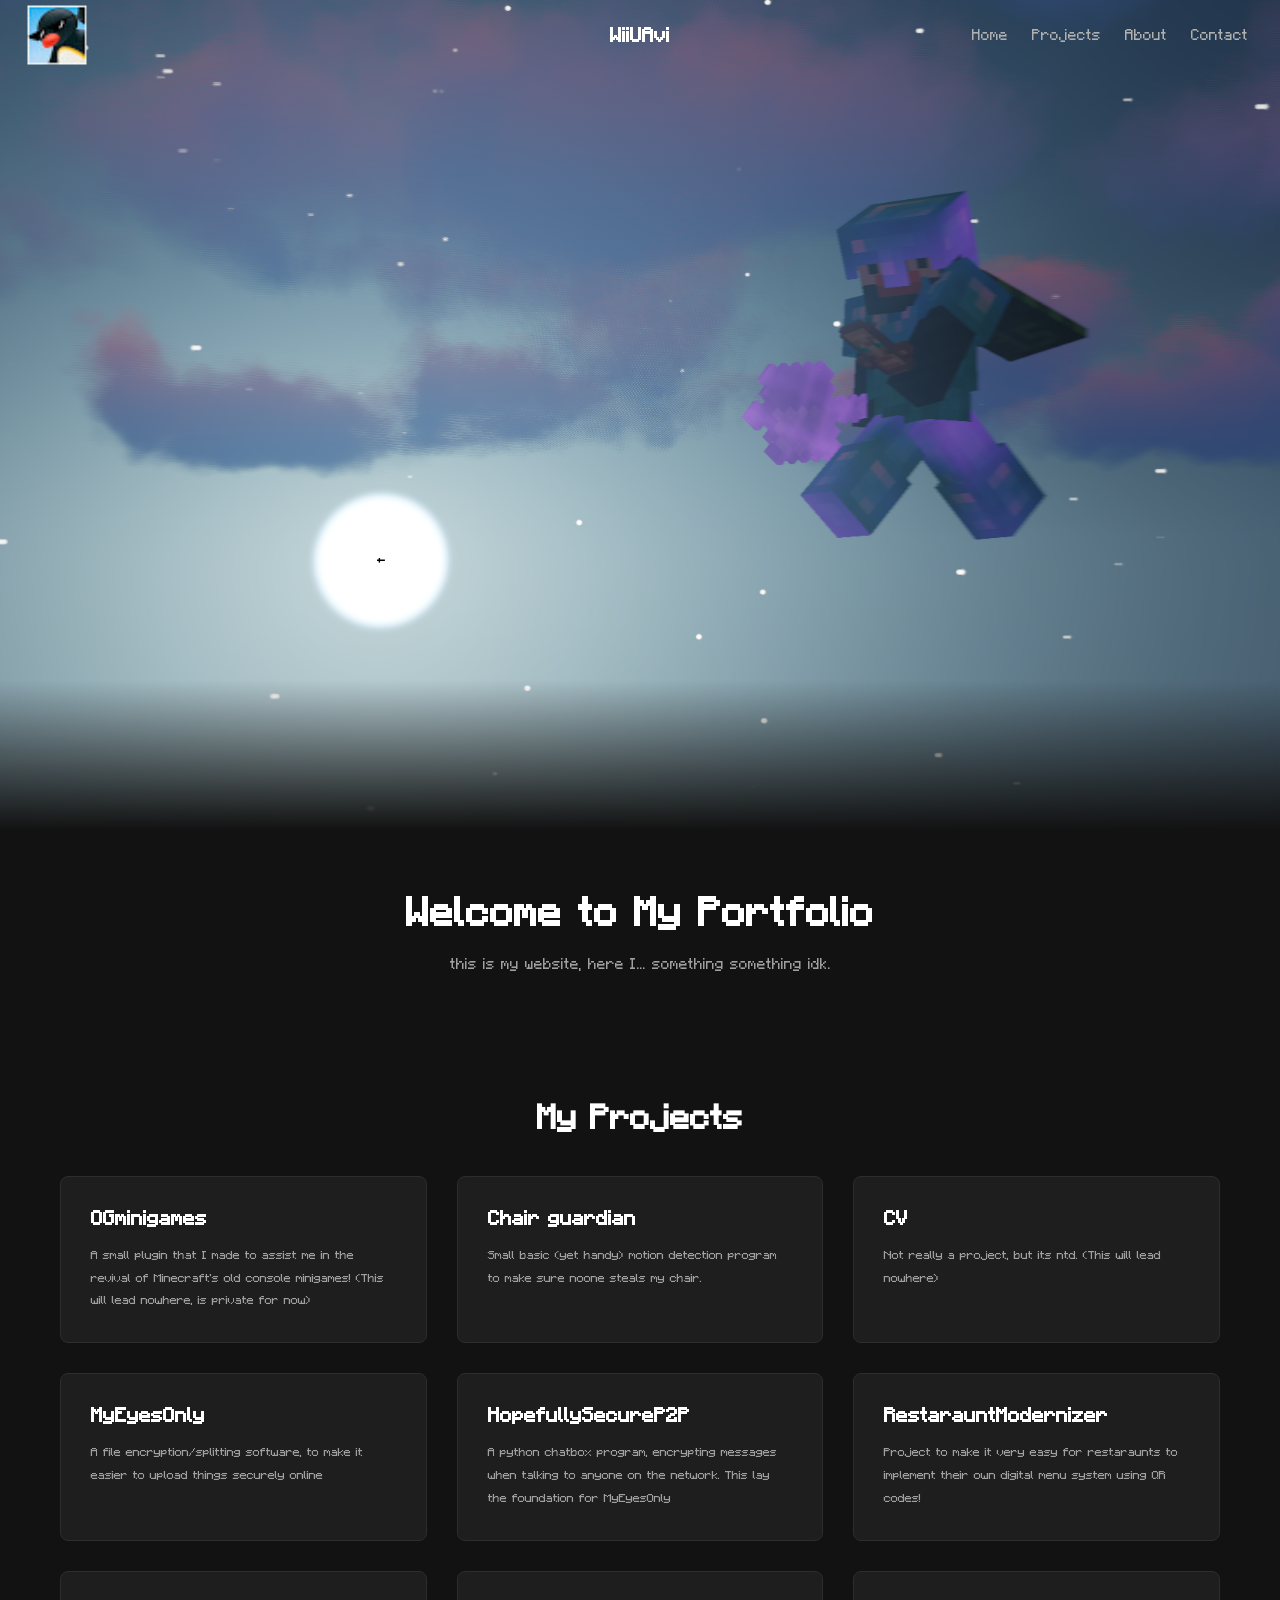
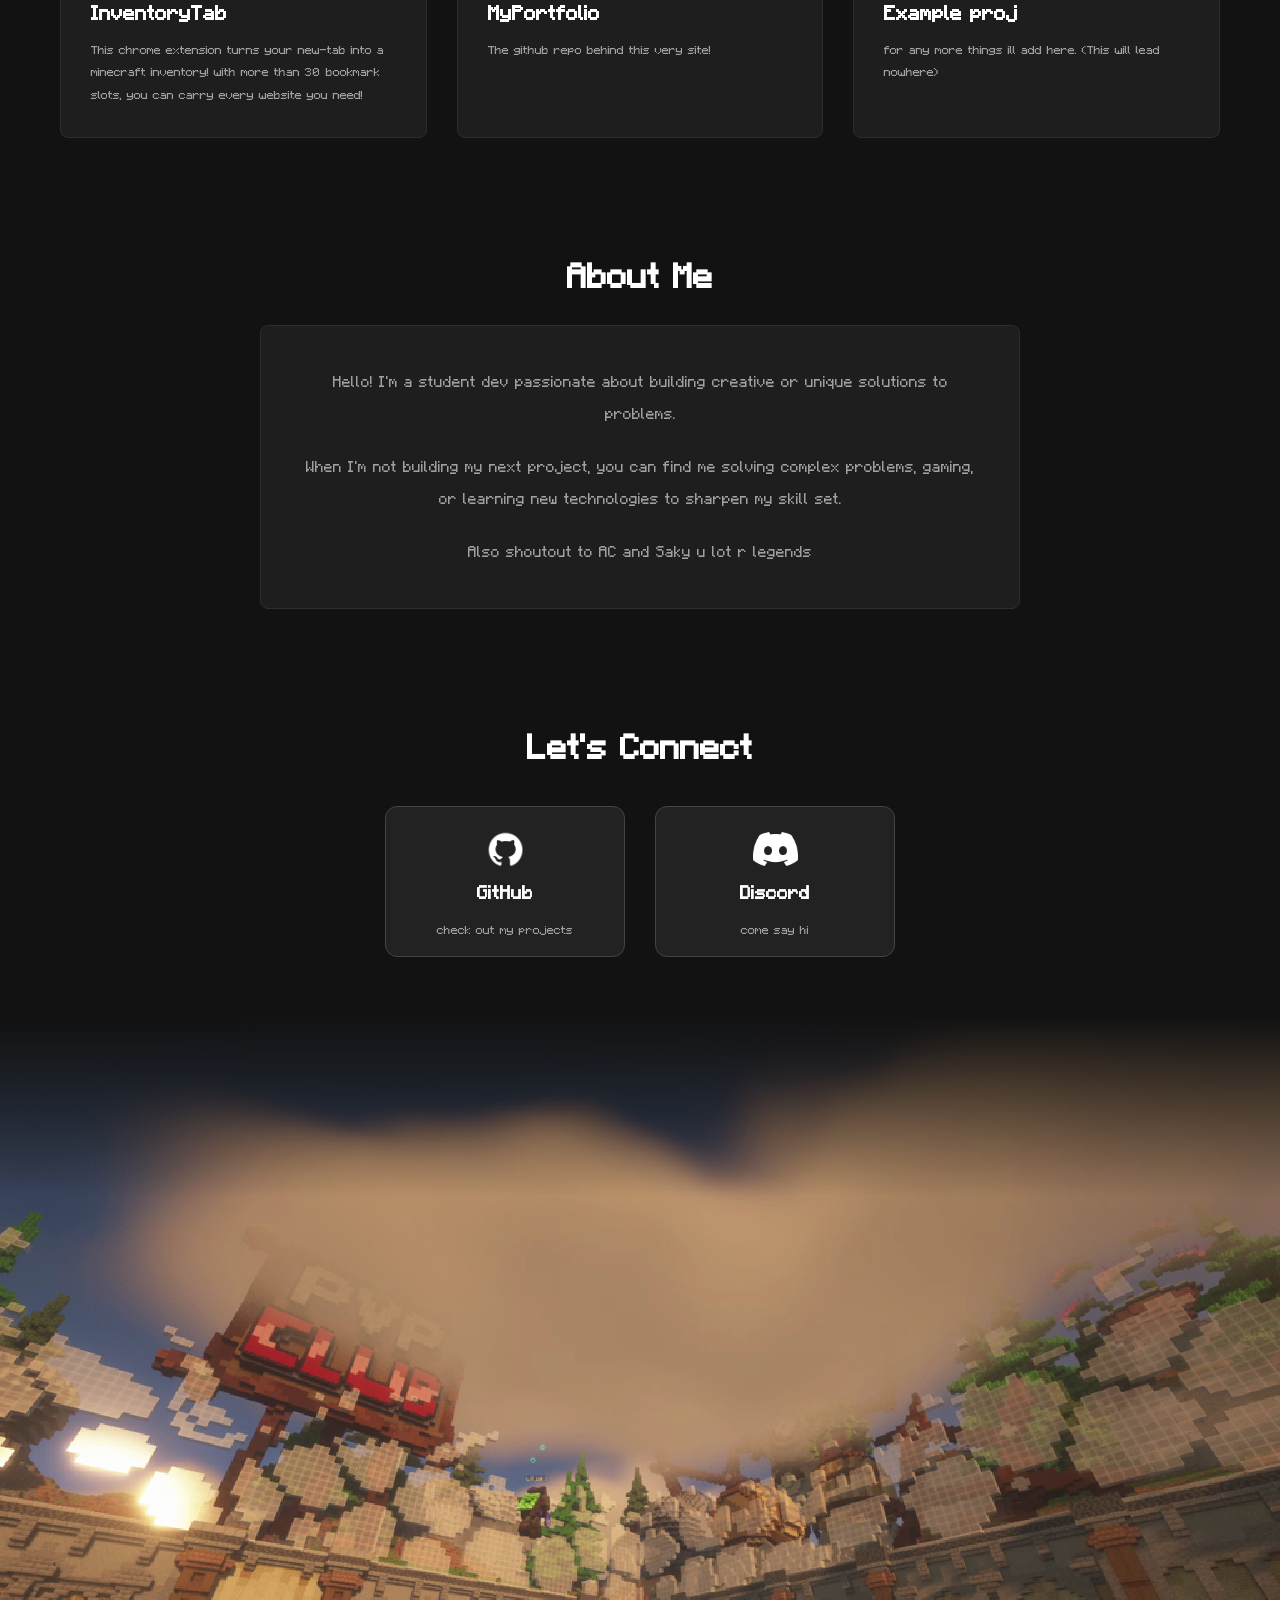
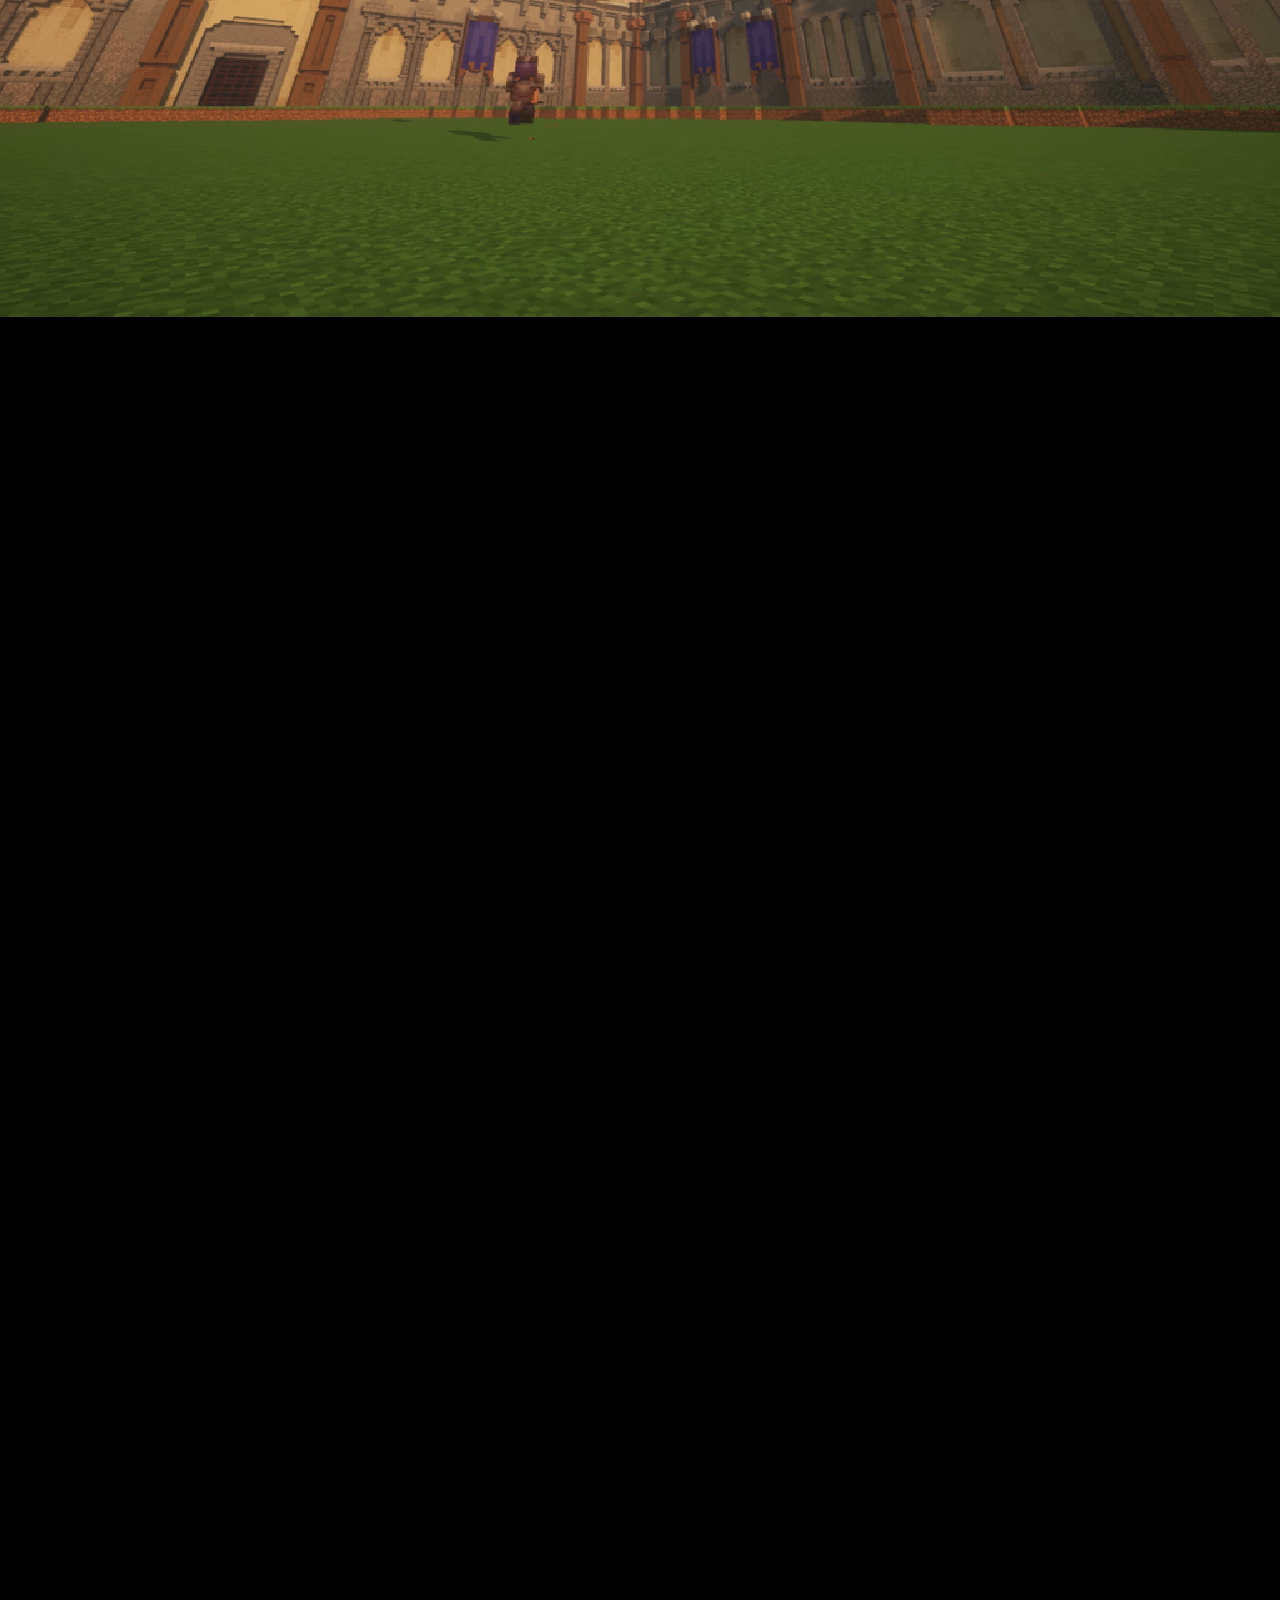
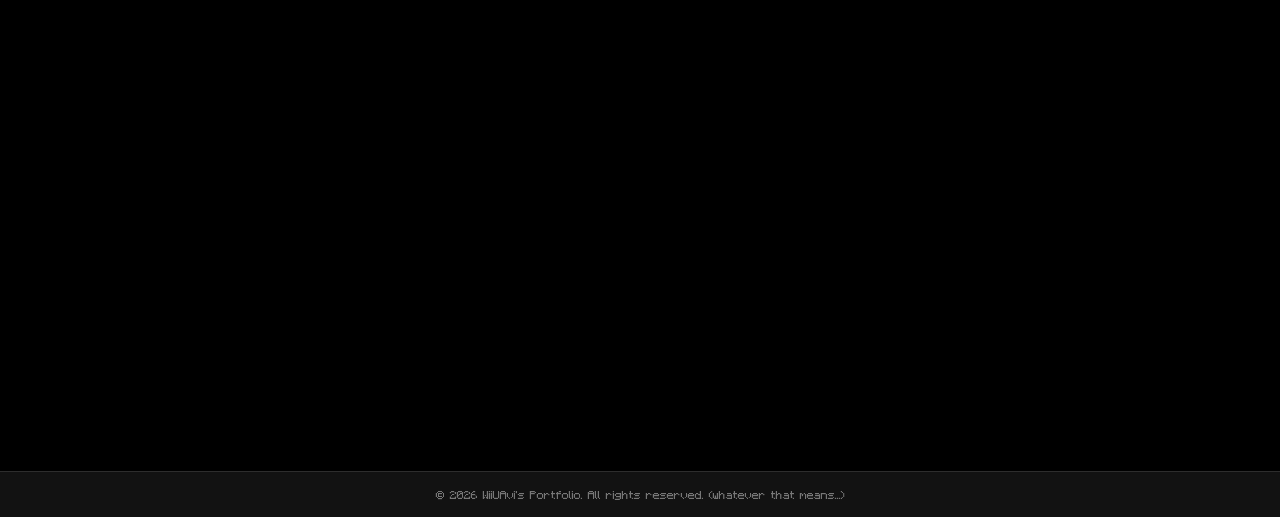
==== commit 6ae278a2: "project updates and for somereason i forgot to change the placeholder footer i made (i still dunno w" ====
--- a/index.html
+++ b/index.html
@@ -87,7 +87,7 @@
             </div>
 
             <footer class="footer">
-                <p>&copy; 2026 MyPortfolio. All rights reserved. (whatever that means...)</p>
+                <p>&copy; 2026 WiiUAvi's Portfolio. All rights reserved. (whatever that means...)</p>
             </footer>
         </div>
     </main>
--- a/style.css
+++ b/style.css
@@ -27,14 +27,12 @@
     display: flex;
     flex-direction: column;
     min-height: 100vh;
-    margin: 0;
 }
 
 .mcfontbody {
     font-family: "mcfont1";
 }
 
-/* --- Navigation & Navbar --- */
 .navbar {
     position: fixed;
     top: 0;
@@ -84,22 +82,21 @@
     list-style: none;
     display: flex;
     gap: 1.5rem;
-    transition: 0.3s ease; /* Added from temp1: makes mobile slide transition smooth */
+    transition: 0.3s ease; 
 }
 
 .nav-links a {
     color: #b0b0b0;
     text-decoration: none;
-    transition: color 0.3s, transform 0.3s ease; /* Updated from temp1: transitions scale */
-    display: inline-block; /* Added from temp1: required for transform/scale to work */
+    transition: color 0.3s, transform 0.3s ease; 
+    display: inline-block; 
 }
 
 .nav-links a:hover {
     color: #ffffff;
-    transform: scale(1.25); /* Added from temp1 */
-}
-
-/* --- Hamburger Menu (Added from temp1) --- */
+    transform: scale(1.25); 
+}
+
 .hamburger {
     display: none;
     flex-direction: column;
@@ -115,10 +112,10 @@
     transition: 0.3s;
 }
 
-/* --- Responsive Navbar Media Queries (Added from temp1) --- */
 @media (max-width: 768px) {
     .hamburger {
         display: flex;
+        margin-left: auto;
     }
     .nav-links {
         position: fixed;
@@ -139,7 +136,6 @@
     }
 }
 
-/* --- Main Layout Content Area --- */
 .content {
     flex: 1;
     display: flex;
@@ -148,26 +144,26 @@
     width: 100%;
 }
 
-/* --- Hero Image & Slideshow --- */
 .hero-image-container {
-    width: 100%;
-    height: 400px;
+    position: relative;
+    width: 100%;
+    height: calc(100vh - 70px);
     overflow: hidden;
-    position: relative;
-}
-
-/* Slideshow Image Fade Animation CSS (Added from temp1) */
+    background-color: var(--bg-color);
+}
+
 .hero-image-container img {
     position: absolute;
     top: 0;
     left: 0;
     width: 100%;
     height: 100%;
-    object-fit: cover;
+    object-fit: cover; 
     opacity: 0;
     transition: opacity 1.5s ease-in-out;
 }
 
+/* Essential: makes the current slide visible */
 .hero-image-container img.active {
     opacity: 1;
 }
@@ -199,7 +195,6 @@
     line-height: 1.6;
 }
 
-/* --- Projects Section --- */
 .projects-section {
     padding: 60px 20px;
     width: 100%;
@@ -246,14 +241,12 @@
     font-size: 0.95rem;
 }
 
-/* Modified to support both cursor hover and touch observer's active state */
 .project-card:hover, .project-card.hover-active {
     transform: translateY(-5px);
     border-color: #444444;
     box-shadow: 0 10px 20px var(--hover-shadow);
 }
 
-/* --- About Section --- */
 .about-section {
     padding: 60px 20px;
     width: 100%;
@@ -284,7 +277,6 @@
     margin-bottom: 0;
 }
 
-/* --- Contact Section --- */
 .contact-section {
     padding: 60px 20px;
     width: 100%;
@@ -301,32 +293,55 @@
 .contact-container {
     display: flex;
     justify-content: center;
-    gap: 40px;
+    gap: 30px;
     flex-wrap: wrap;
+    margin-top: 20px;
 }
 
 .contact-card {
-    background-color: #1e1e1e;
-    border: 1px solid #2d2d2d;
-    padding: 30px;
-    border-radius: 8px;
-    width: 280px;
-    text-align: center;
+    background: #222222;
+    border: 1px solid #444444;
+    border-radius: 12px;
+    padding: 20px 25px;
+    width: 240px;
     text-decoration: none;
-    color: inherit;
-    transition: transform 0.3s ease, box-shadow 0.3s ease, border-color 0.3s ease;
+    color: #e0e0e0;
+    display: flex;
+    flex-direction: column;
+    align-items: center;
+    gap: 10px;
+    overflow: hidden;
+    transition: transform 0.4s cubic-bezier(0.175, 0.885, 0.32, 1.275), 
+                box-shadow 0.3s ease, 
+                border-color 0.3s ease;
 }
 
 .contact-icon {
-    width: 60px;
-    height: 60px;
-    margin: 0 auto 20px;
-    background-color: #2a2a2a;
+    font-size: 1.1rem;
+    font-weight: bold;
+    color: #ffffff;
+    width: 45px;
+    height: 45px;
+    display: flex;
+    align-items: center;
+    justify-content: center;
     border-radius: 50%;
+    transition: transform 0.5s ease;
+}
+
+.contact-icon span {
     display: flex;
     align-items: center;
     justify-content: center;
-    transition: transform 0.5s ease; /* Added from temp1: enables clean rotation animation */
+    width: 100%;
+    height: 100%;
+}
+
+.contact-icon img {
+    max-width: 100%;
+    max-height: 100%;
+    object-fit: contain;
+    pointer-events: none;
 }
 
 .contact-card h3 {
@@ -340,12 +355,10 @@
     font-size: 0.9rem;
 }
 
-/* Updated hover and active/mobile hover targets */
 .contact-card:hover, .contact-card.hover-active {
-    transform: translateY(-5px);
-}
-
-/* Spinning contact icon effect from temp1 */
+    transform: translateY(-8px) scale(1.02);
+}
+
 .contact-card:hover .contact-icon, .contact-card.hover-active .contact-icon {
     transform: rotate(360deg);
 }
@@ -356,13 +369,10 @@
 }
 
 .discord-card:hover, .discord-card.hover-active {
-    border-color: #5865F2;
+    border-color: #5865F2; 
     box-shadow: 0 10px 25px rgba(88, 101, 242, 0.35);
 }
 
-/* ==========================================================================
-   UNTOUCHED CANVAS SCROLL-ZONE STYLING
-   ========================================================================== */
 .scroll-zone {
     height: 300vh; 
     background: #000;
@@ -458,4 +468,474 @@
     50% { 
         transform: translateY(-15px); 
     }
+}* {
+    margin: 0;
+    padding: 0;
+    box-sizing: border-box;
+}
+
+:root {
+    --bg-color: #121212;
+}
+
+html, body {
+    scroll-behavior: smooth;
+}
+
+@font-face {
+    font-family: "mcfont1";
+    src: url("Minecraft.ttf") format("truetype");
+    font-weight: normal;
+    font-style: normal;
+}
+
+body {
+    font-family: 'Segoe UI', Tahoma, Geneva, Verdana, sans-serif;
+    font-size: large;
+    background-color: var(--bg-color);
+    color: #e0e0e0;
+    display: flex;
+    flex-direction: column;
+    min-height: 100vh;
+}
+
+.mcfontbody {
+    font-family: "mcfont1";
+}
+
+.navbar {
+    position: fixed;
+    top: 0;
+    left: 0;
+    width: 100%;
+    z-index: 1000;
+    background-color: rgba(26,26,26,0);
+    display: flex;
+    justify-content: space-between;
+    align-items: center;
+    padding: 0 2rem;
+    height: 70px;
+    border-bottom: 1px solid rgba(45,45,45,0);
+    transition: background-color 300ms ease, border-color 300ms ease, box-shadow 300ms ease;
+}
+
+.navbar .logo {
+    font-size: 1.5rem;
+    font-weight: bold;
+    color: #ffffff;
+    position: absolute;
+    left: 50%;
+    transform: translateX(-50%);
+}
+
+.navbar .icon {
+    display: flex;
+    align-items: center;
+    height: 100%;
+}
+
+.navbar .icon img {
+    height: 50px;
+    width: auto;
+    object-fit: contain;
+    transform: scale(1.18);
+    transition: transform 220ms ease;
+}
+
+.navbar.scrolled {
+    background-color: rgba(26,26,26,1);
+    border-bottom-color: rgba(45,45,45,1);
+    box-shadow: 0 2px 10px rgba(0,0,0,0.45);
+}
+
+.nav-links {
+    list-style: none;
+    display: flex;
+    gap: 1.5rem;
+    transition: 0.3s ease; 
+}
+
+.nav-links a {
+    color: #b0b0b0;
+    text-decoration: none;
+    transition: color 0.3s, transform 0.3s ease; 
+    display: inline-block; 
+}
+
+.nav-links a:hover {
+    color: #ffffff;
+    transform: scale(1.25); 
+}
+
+.hamburger {
+    display: none;
+    flex-direction: column;
+    cursor: pointer;
+    gap: 5px;
+    z-index: 1001;
+}
+
+.hamburger span {
+    width: 25px;
+    height: 3px;
+    background-color: white;
+    transition: 0.3s;
+}
+
+@media (max-width: 768px) {
+    .hamburger {
+        display: flex;
+        margin-left: auto;
+    }
+    .nav-links {
+        position: fixed;
+        right: -100%;
+        top: 70px;
+        flex-direction: column;
+        background-color: rgba(26,26,26,0.95);
+        width: 100%;
+        text-align: center;
+        padding: 2rem 0;
+        box-shadow: 0 10px 10px rgba(0,0,0,0.3);
+    }
+    .nav-links.active {
+        right: 0;
+    }
+    .nav-links li {
+        margin: 1.5rem 0;
+    }
+}
+
+.content {
+    flex: 1;
+    display: flex;
+    flex-direction: column;
+    align-items: center;
+    width: 100%;
+}
+
+.hero-image-container {
+    position: relative;
+    width: 100%;
+    height: calc(100vh - 70px);
+    overflow: hidden;
+    background-color: var(--bg-color);
+}
+
+.hero-image-container img {
+    position: absolute;
+    top: 0;
+    left: 0;
+    width: 100%;
+    height: 100%;
+    object-fit: cover; 
+    opacity: 0;
+    transition: opacity 1.5s ease-in-out;
+}
+
+/* Essential: makes the current slide visible */
+.hero-image-container img.active {
+    opacity: 1;
+}
+
+.hero-image-container::after {
+    content: "";
+    position: absolute;
+    bottom: 0;
+    left: 0;
+    width: 100%;
+    height: 150px;
+    background: linear-gradient(to bottom, transparent, var(--bg-color));
+}
+
+.hero-section {
+    text-align: center;
+    padding: 60px 20px;
+    max-width: 800px;
+}
+
+.hero-section h1 {
+    font-size: 3rem;
+    margin-bottom: 1rem;
+    color: #ffffff;
+}
+
+.hero-section p {
+    color: #a0a0a0;
+    line-height: 1.6;
+}
+
+.projects-section {
+    padding: 60px 20px;
+    width: 100%;
+    max-width: 1200px;
+}
+
+.projects-section h2 {
+    text-align: center;
+    margin-bottom: 40px;
+    font-size: 2.5rem;
+    color: #ffffff;
+}
+
+.projects-container {
+    display: grid;
+    grid-template-columns: repeat(auto-fit, minmax(280px, 1fr));
+    gap: 30px;
+    width: 100%;
+}
+
+.project-card-link {
+    text-decoration: none;
+    color: inherit;
+}
+
+.project-card {
+    background-color: #1e1e1e;
+    border: 1px solid #2d2d2d;
+    padding: 30px;
+    border-radius: 8px;
+    height: 100%;
+    transition: transform 0.3s ease, box-shadow 0.3s ease, border-color 0.3s ease;
+}
+
+.project-card h3 {
+    font-size: 1.5rem;
+    margin-bottom: 15px;
+    color: #ffffff;
+}
+
+.project-card p {
+    color: #a0a0a0;
+    line-height: 1.5;
+    font-size: 0.95rem;
+}
+
+.project-card:hover, .project-card.hover-active {
+    transform: translateY(-5px);
+    border-color: #444444;
+    box-shadow: 0 10px 20px var(--hover-shadow);
+}
+
+.about-section {
+    padding: 60px 20px;
+    width: 100%;
+    max-width: 800px;
+    text-align: center;
+}
+
+.about-section h2 {
+    font-size: 2.5rem;
+    margin-bottom: 30px;
+    color: #ffffff;
+}
+
+.about-container {
+    background-color: #1e1e1e;
+    border: 1px solid #2d2d2d;
+    padding: 40px;
+    border-radius: 8px;
+}
+
+.about-bio p {
+    color: #a0a0a0;
+    line-height: 1.8;
+    margin-bottom: 20px;
+}
+
+.about-bio p:last-child {
+    margin-bottom: 0;
+}
+
+.contact-section {
+    padding: 60px 20px;
+    width: 100%;
+    max-width: 800px;
+}
+
+.contact-section h2 {
+    text-align: center;
+    font-size: 2.5rem;
+    margin-bottom: 40px;
+    color: #ffffff;
+}
+
+.contact-container {
+    display: flex;
+    justify-content: center;
+    gap: 30px;
+    flex-wrap: wrap;
+    margin-top: 20px;
+}
+
+.contact-card {
+    background: #222222;
+    border: 1px solid #444444;
+    border-radius: 12px;
+    padding: 20px 25px;
+    width: 240px;
+    text-decoration: none;
+    color: #e0e0e0;
+    display: flex;
+    flex-direction: column;
+    align-items: center;
+    gap: 10px;
+    overflow: hidden;
+    transition: transform 0.4s cubic-bezier(0.175, 0.885, 0.32, 1.275), 
+                box-shadow 0.3s ease, 
+                border-color 0.3s ease;
+}
+
+.contact-icon {
+    font-size: 1.1rem;
+    font-weight: bold;
+    color: #ffffff;
+    width: 45px;
+    height: 45px;
+    display: flex;
+    align-items: center;
+    justify-content: center;
+    border-radius: 50%;
+    transition: transform 0.5s ease;
+}
+
+.contact-icon span {
+    display: flex;
+    align-items: center;
+    justify-content: center;
+    width: 100%;
+    height: 100%;
+}
+
+.contact-icon img {
+    max-width: 100%;
+    max-height: 100%;
+    object-fit: contain;
+    pointer-events: none;
+}
+
+.contact-card h3 {
+    font-size: 1.4rem;
+    margin-bottom: 10px;
+    color: #ffffff;
+}
+
+.contact-card p {
+    color: #a0a0a0;
+    font-size: 0.9rem;
+}
+
+.contact-card:hover, .contact-card.hover-active {
+    transform: translateY(-8px) scale(1.02);
+}
+
+.contact-card:hover .contact-icon, .contact-card.hover-active .contact-icon {
+    transform: rotate(360deg);
+}
+
+.github-card:hover, .github-card.hover-active {
+    border-color: #ffffff;
+    box-shadow: 0 10px 25px rgba(255, 255, 255, 0.15);
+}
+
+.discord-card:hover, .discord-card.hover-active {
+    border-color: #5865F2; 
+    box-shadow: 0 10px 25px rgba(88, 101, 242, 0.35);
+}
+
+.scroll-zone {
+    height: 300vh; 
+    background: #000;
+    position: relative;
+    width: 100%;
+}
+
+.sticky-container {
+    position: sticky;
+    top: 0;
+    height: 100vh;
+    width: 100vw;
+    overflow: hidden;
+}
+
+.sticky-container::before {
+    content: "";
+    position: absolute;
+    top: 0;
+    left: 0;
+    width: 100%;
+    height: 20%;
+    background: linear-gradient(to bottom, var(--bg-color), transparent);
+    z-index: 5;
+    pointer-events: none;
+}
+
+#animation-canvas {
+    width: 100vw;   
+    height: 100vh;  
+    object-fit: cover;
+    image-rendering: pixelated;
+    image-rendering: crisp-edges; 
+}
+
+.footer {
+    background-color: var(--bg-color);
+    text-align: center;
+    padding: 1rem;
+    font-size: 0.9rem;
+    color: #777777;
+    border-top: 1px solid #2d2d2d;
+    position: absolute;
+    left: 0;
+    bottom: 0;
+    z-index: 2;
+    width: 100%;
+}
+
+.end-overlay {
+    position: absolute;
+    top: 0;
+    left: 0;
+    width: 100%;
+    height: 100%;
+    background-color: rgba(0, 0, 0, 0.7);
+    display: flex;
+    justify-content: center;
+    align-items: center;
+    z-index: 6;
+    opacity: 0;
+    pointer-events: none;
+    transition: opacity 0.4s ease;
+}
+
+.end-overlay.visible {
+    opacity: 1;
+}
+
+.glow-text {
+    font-size: 2.5rem;
+    color: #333; 
+    text-transform: uppercase;
+    letter-spacing: 2px;
+    transition: all 1s ease;
+    opacity: 0;
+    transform: translateY(30px);
+    font-family: "mcfont1", sans-serif;
+}
+
+.glow-text.animate-in {
+    opacity: 1;
+    color: #fff;
+    text-shadow: 0 0 12px rgba(255, 255, 255, 0.85), 0 0 25px rgba(143, 62, 180, 0.7);
+    animation: bounceSubtle 2.5s infinite ease-in-out;
+    transform: translateY(0);
+}
+
+@keyframes bounceSubtle {
+    0%, 100% { 
+        transform: translateY(0);
+    }
+    50% { 
+        transform: translateY(-15px); 
+    }
 }
